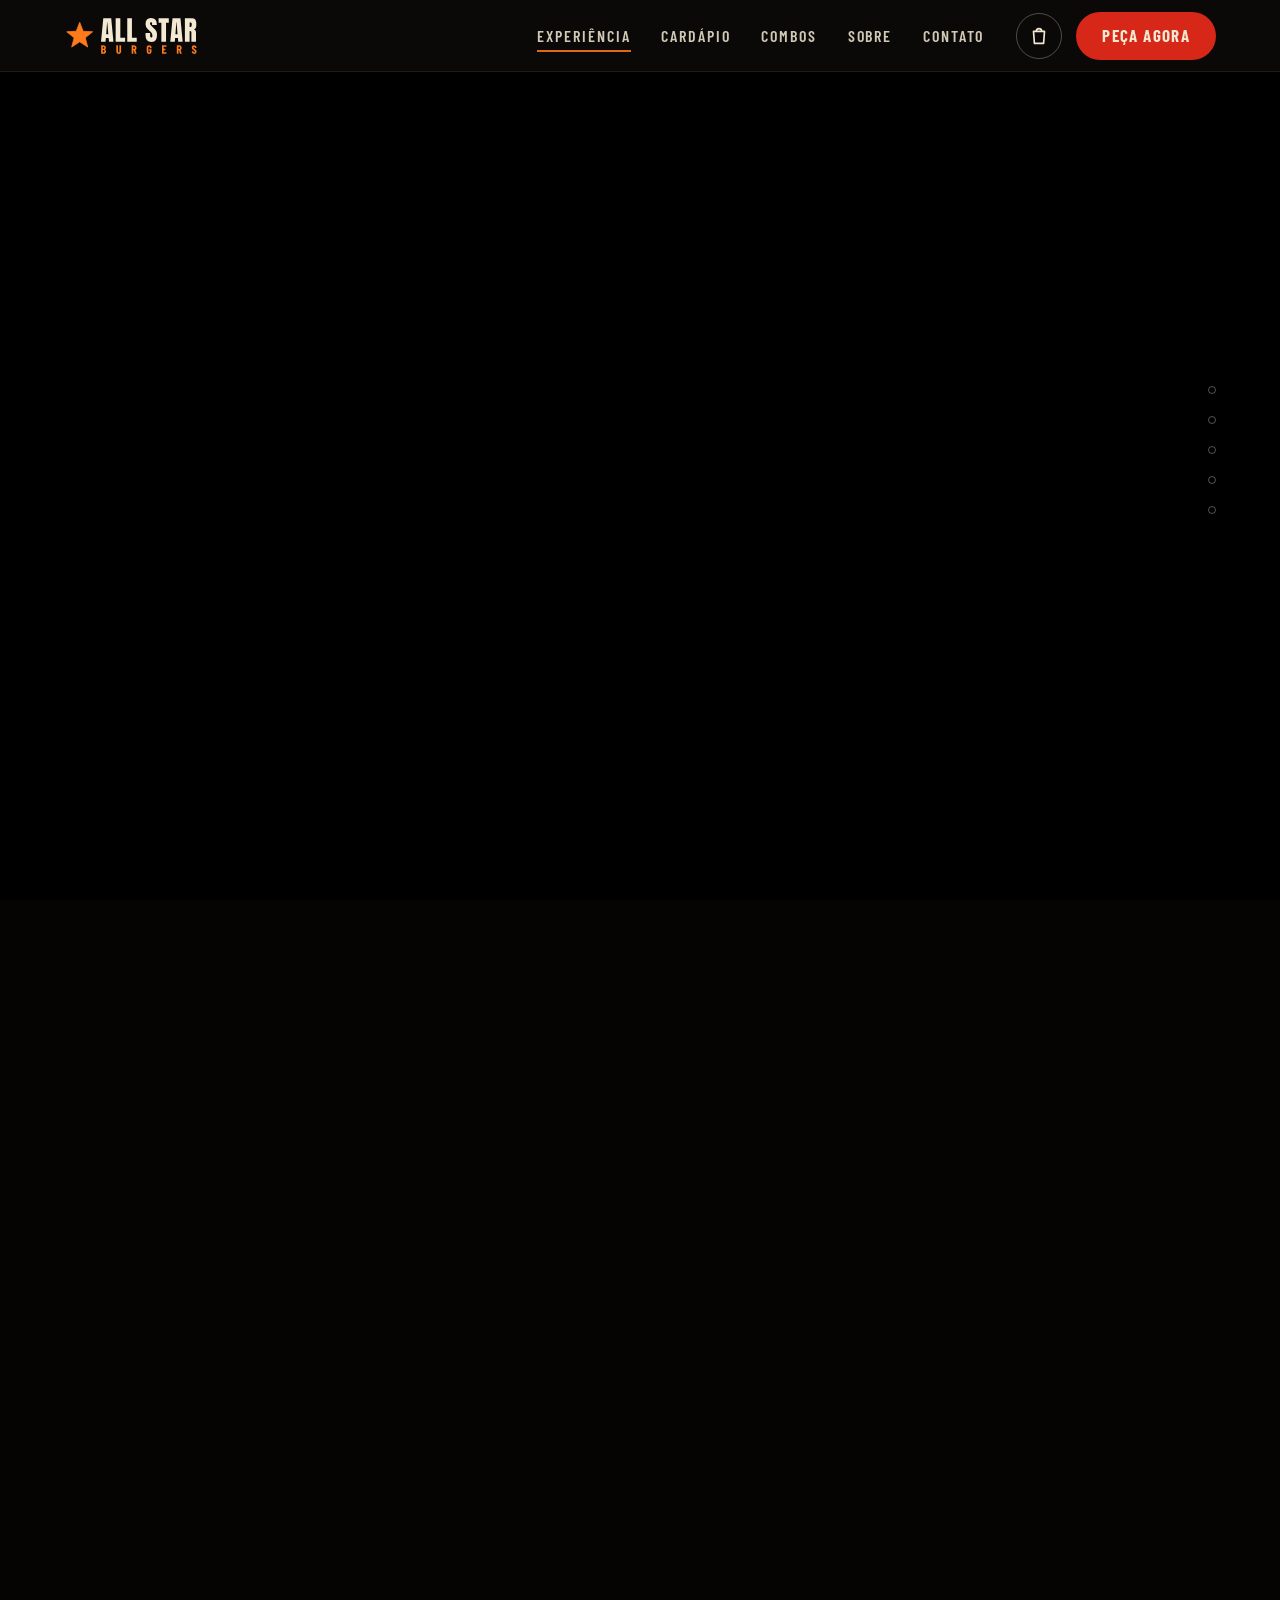
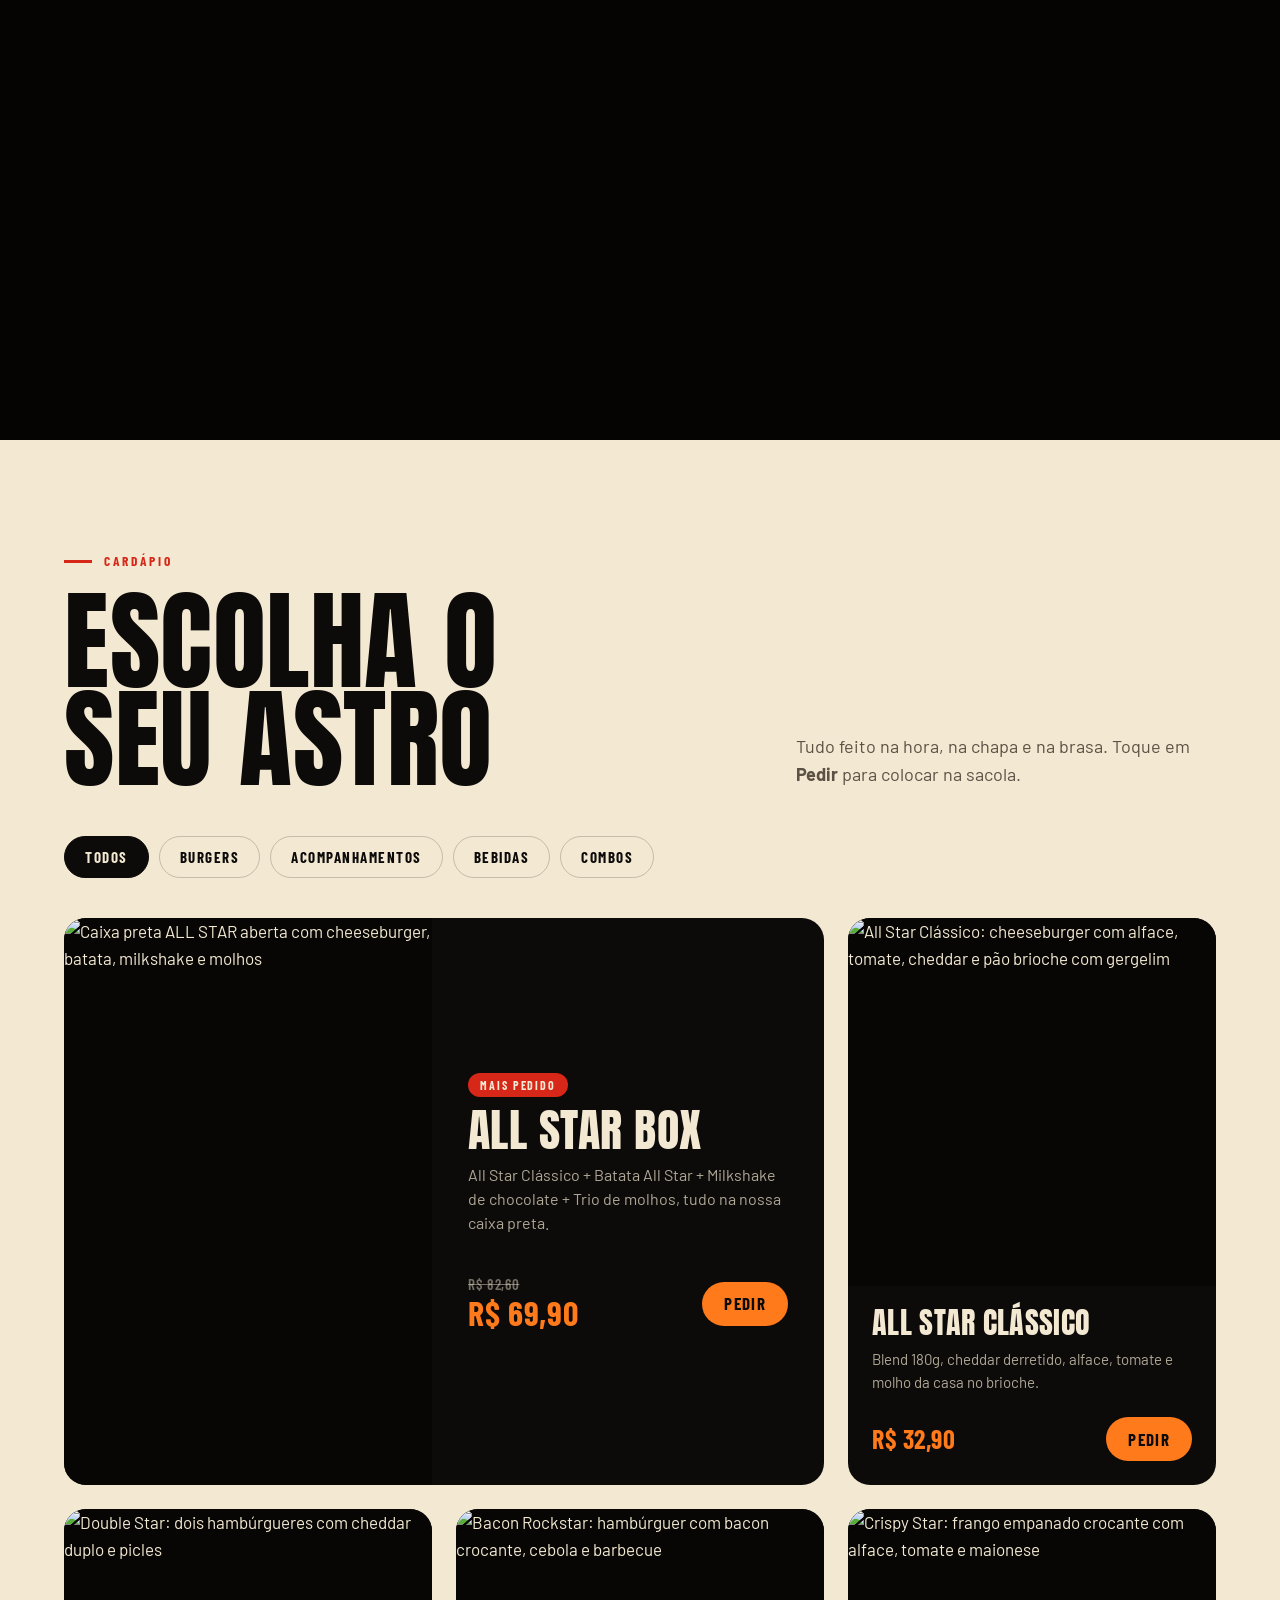
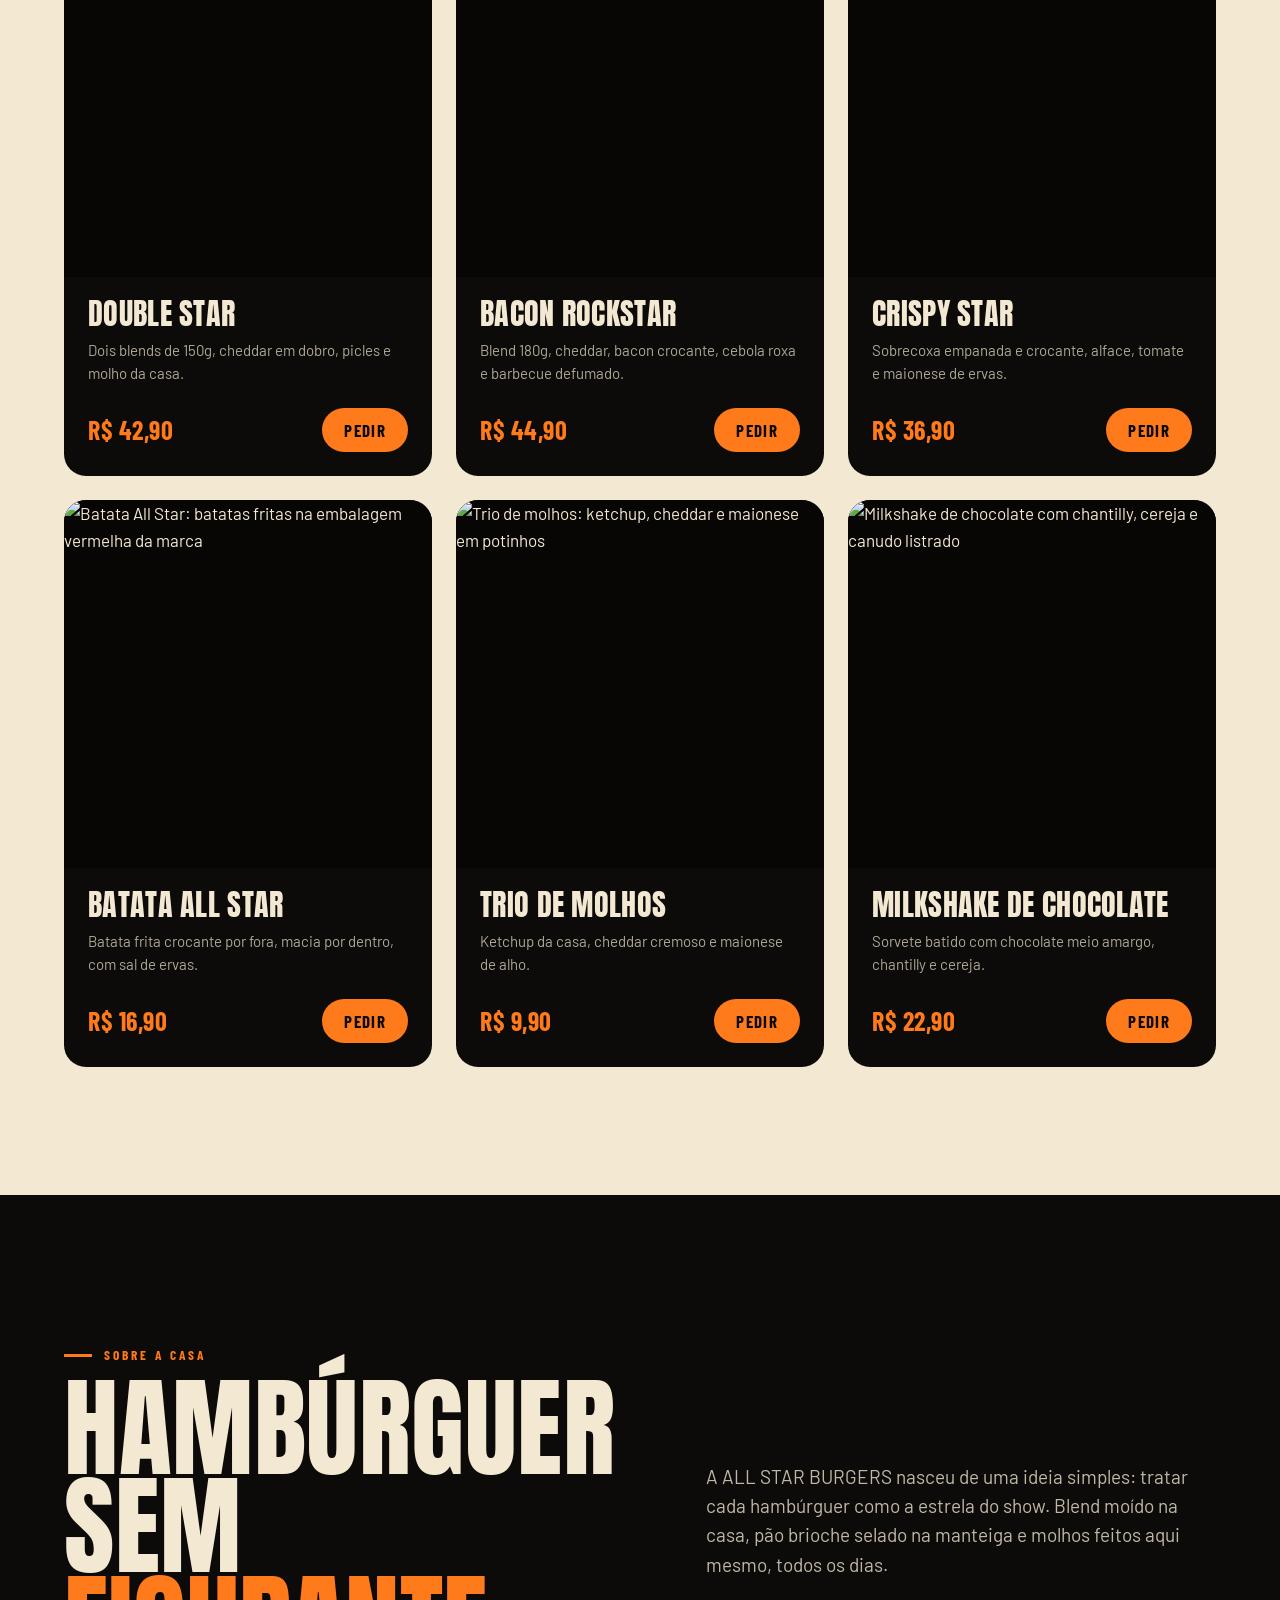
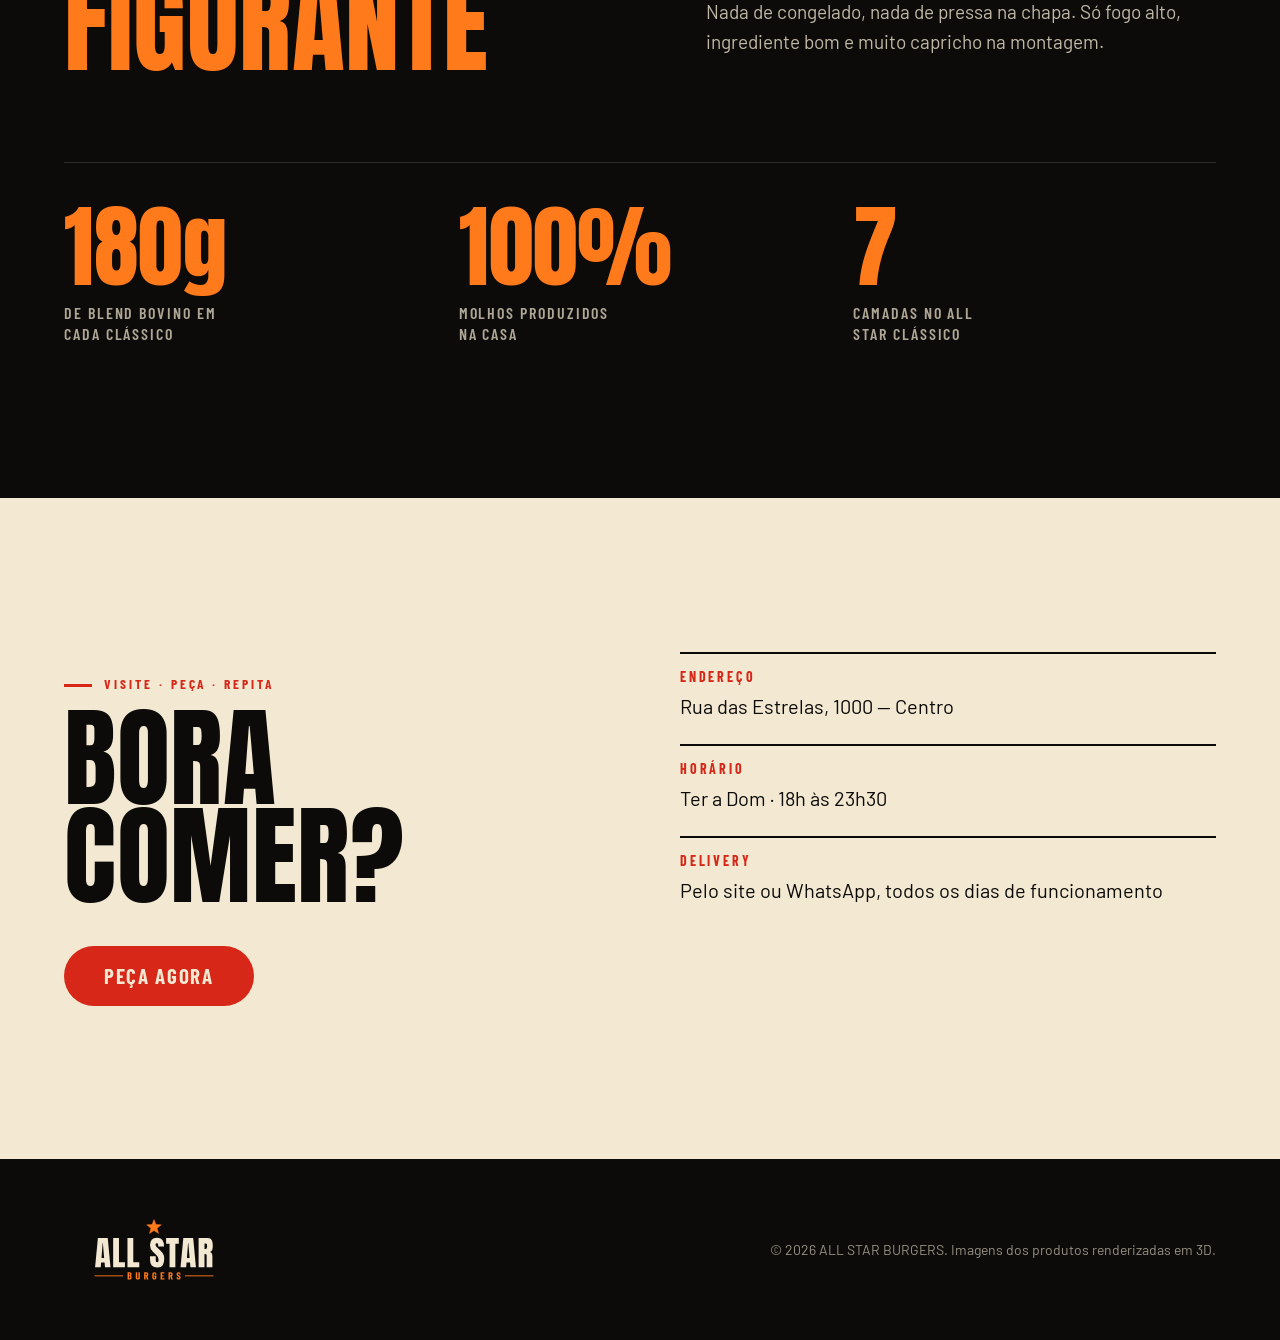
==== index.html @ c5bb0950 "Add ALL STAR BURGERS site with scroll-driven 3D sequence - Sticky canvas stage driven by scroll prog" ====
<!doctype html>
<html lang="pt-BR">
<head>
  <meta charset="utf-8">
  <meta name="viewport" content="width=device-width, initial-scale=1, viewport-fit=cover">
  <title>ALL STAR BURGERS — Hamburgueria artesanal</title>
  <meta name="description" content="ALL STAR BURGERS: blend de 180g na brasa, cheddar derretido e pão brioche. Monte seu combo e peça agora.">
  <meta name="theme-color" content="#0d0b0a">
  <meta property="og:type" content="website">
  <meta property="og:title" content="ALL STAR BURGERS">
  <meta property="og:description" content="Blend de 180g na brasa, cheddar derretido e pão brioche. Monte seu combo e peça agora.">
  <meta property="og:image" content="assets/img/og.jpg">
  <link rel="icon" href="assets/img/favicon.svg" type="image/svg+xml">
  <link rel="preconnect" href="https://fonts.googleapis.com">
  <link rel="preconnect" href="https://fonts.gstatic.com" crossorigin>
  <link href="https://fonts.googleapis.com/css2?family=Anton&family=Barlow+Condensed:wght@500;600;700&family=Barlow:wght@400;500;600&display=swap" rel="stylesheet">
  <link rel="preload" href="assets/seq/meta.json" as="fetch" crossorigin>
  <link rel="stylesheet" href="assets/css/style.css">
</head>
<body>
  <a class="skip" href="#cardapio">Pular para o cardápio</a>

  <!-- ============================== PRELOADER -->
  <div class="loader" id="loader" aria-live="polite">
    <div class="loader__inner">
      <img class="loader__logo" src="assets/img/logo-badge.svg" alt="ALL STAR BURGERS" width="800" height="305">
      <div class="loader__bar"><span id="loaderBar"></span></div>
      <p class="loader__txt"><span id="loaderPct">0</span>% · preparando a chapa</p>
    </div>
  </div>

  <!-- ============================== HEADER -->
  <header class="topbar" id="topbar">
    <a class="topbar__logo" href="#topo" aria-label="ALL STAR BURGERS — início">
      <img src="assets/img/logo.svg" alt="ALL STAR BURGERS" width="258" height="80">
    </a>
    <nav class="topbar__nav" id="nav" aria-label="Principal">
      <a href="#experiencia">Experiência</a>
      <a href="#cardapio">Cardápio</a>
      <a href="#combo">Combos</a>
      <a href="#sobre">Sobre</a>
      <a href="#contato">Contato</a>
    </nav>
    <div class="topbar__actions">
      <button class="cart-btn" id="cartOpen" type="button" aria-label="Abrir sacola">
        <svg viewBox="0 0 24 24" aria-hidden="true"><path d="M6 7h12l-1 13H7L6 7Z" fill="none" stroke="currentColor" stroke-width="1.8" stroke-linejoin="round"/><path d="M9 7a3 3 0 0 1 6 0" fill="none" stroke="currentColor" stroke-width="1.8"/></svg>
        <span class="cart-btn__count" id="cartCount">0</span>
      </button>
      <a class="btn btn--order" href="#cardapio">Peça agora</a>
      <button class="burger-menu" id="menuToggle" type="button" aria-label="Abrir menu" aria-expanded="false" aria-controls="nav">
        <span></span><span></span>
      </button>
    </div>
  </header>

  <main id="topo">
    <!-- ============================== SCROLL SEQUENCE -->
    <section class="scrolly" id="experiencia" aria-label="Apresentação animada do ALL STAR CLÁSSICO">
      <div class="stage" id="stage">
        <canvas id="seq" role="img" aria-label="Cheeseburger ALL STAR se desmontando em camadas, virando combo e entrando na caixa preta da marca"></canvas>
        <div class="stage__shade" id="shade"></div>

        <div class="labels" id="labels" aria-hidden="true"></div>
        <div class="stage-bar" aria-hidden="true"><span id="stageBar"></span></div>

        <!-- step 1 -->
        <article class="step step--light step--left" data-in="-1" data-out="0.105">
          <p class="eyebrow">Hamburgueria artesanal</p>
          <h1 class="display">Feito para<br>ser <span class="hl-orange">lenda</span></h1>
          <p class="lede">Blend de 180g na brasa, cheddar derretido e brioche selado na manteiga. O clássico que virou estrela.</p>
          <div class="step__cta">
            <a class="btn btn--order" href="#cardapio">Peça agora</a>
            <span class="scroll-hint"><i></i> Role para explorar</span>
          </div>
        </article>

        <!-- step 2 -->
        <article class="step step--dark step--left" data-in="0.165" data-out="0.285">
          <p class="eyebrow">Anatomia de um astro</p>
          <h2 class="display">Camada<br>por <span class="hl-red">camada</span></h2>
          <p class="lede">Cada ingrediente tem um papel. Nenhum é figurante.</p>
        </article>

        <!-- step 2b (labels on screen) -->
        <article class="step step--dark step--corner" data-in="0.3" data-out="0.43">
          <p class="eyebrow">Nada de atalhos</p>
          <h2 class="display display--sm">7 camadas.<br>Zero <span class="hl-orange">enrolação</span>.</h2>
        </article>

        <!-- step 3 -->
        <article class="step step--dark step--left" data-in="0.5" data-out="0.655" id="combo-step">
          <p class="eyebrow">Combo All Star</p>
          <h2 class="display">Monte o<br>seu <span class="hl-red">combo</span></h2>
          <p class="lede">Batata crocante, milkshake cremoso e o trio de molhos da casa: ketchup, cheddar e maionese de alho.</p>
        </article>

        <!-- step 4 -->
        <article class="step step--dark step--right" data-in="0.69" data-out="0.885">
          <p class="eyebrow">Embalado como estrela</p>
          <h2 class="display">Tudo na<br><span class="hl-orange">caixa</span></h2>
          <p class="lede">Nossa caixa preta segura o calor e chega fechadinha, do balcão até a sua porta.</p>
        </article>

        <!-- step 5 -->
        <article class="step step--dark step--left step--final" data-in="0.915" data-out="2">
          <p class="eyebrow">ALL STAR BOX · R$ 69,90</p>
          <h2 class="display">Seu combo<br>está <span class="hl-red">pronto</span></h2>
          <p class="lede">Clássico, batata, milkshake e trio de molhos. Escolha o seu e a gente coloca na chapa.</p>
          <div class="step__cta">
            <a class="btn btn--order" href="#cardapio">Ver cardápio</a>
            <button class="btn btn--ghost" type="button" data-add="box">Pedir o box</button>
          </div>
        </article>

        <ol class="progress" id="progress" aria-hidden="true">
          <li data-at="0">Clássico</li>
          <li data-at="0.3">Camadas</li>
          <li data-at="0.55">Combo</li>
          <li data-at="0.78">Caixa</li>
          <li data-at="0.96">Pronto</li>
        </ol>
      </div>
    </section>

    <!-- ============================== MENU -->
    <section class="menu" id="cardapio">
      <div class="wrap">
        <header class="section-head">
          <p class="eyebrow eyebrow--red">Cardápio</p>
          <h2 class="display display--section">Escolha o<br>seu astro</h2>
          <p class="section-head__lede">Tudo feito na hora, na chapa e na brasa. Toque em <strong>Pedir</strong> para colocar na sacola.</p>
        </header>

        <div class="tabs" role="tablist" aria-label="Categorias do cardápio">
          <button role="tab" aria-selected="true" data-filter="all">Todos</button>
          <button role="tab" aria-selected="false" data-filter="burger">Burgers</button>
          <button role="tab" aria-selected="false" data-filter="side">Acompanhamentos</button>
          <button role="tab" aria-selected="false" data-filter="drink">Bebidas</button>
          <button role="tab" aria-selected="false" data-filter="combo">Combos</button>
        </div>

        <ul class="grid" id="menuGrid">
          <li class="card card--feature" data-cat="combo" id="combo">
            <figure class="card__photo"><img src="assets/img/menu/combo.webp" alt="Caixa preta ALL STAR aberta com cheeseburger, batata, milkshake e molhos" loading="lazy" width="900" height="900"></figure>
            <div class="card__body">
              <span class="tag">Mais pedido</span>
              <h3 class="card__name">All Star Box</h3>
              <p class="card__desc">All Star Clássico + Batata All Star + Milkshake de chocolate + Trio de molhos, tudo na nossa caixa preta.</p>
              <div class="card__foot">
                <p class="price"><s>R$ 82,60</s> R$ 69,90</p>
                <button class="btn btn--add" type="button" data-add="box">Pedir</button>
              </div>
            </div>
          </li>
          <li class="card" data-cat="burger">
            <figure class="card__photo"><img src="assets/img/menu/classic.webp" alt="All Star Clássico: cheeseburger com alface, tomate, cheddar e pão brioche com gergelim" loading="lazy" width="900" height="900"></figure>
            <div class="card__body">
              <h3 class="card__name">All Star Clássico</h3>
              <p class="card__desc">Blend 180g, cheddar derretido, alface, tomate e molho da casa no brioche.</p>
              <div class="card__foot">
                <p class="price">R$ 32,90</p>
                <button class="btn btn--add" type="button" data-add="classic">Pedir</button>
              </div>
            </div>
          </li>
          <li class="card" data-cat="burger">
            <figure class="card__photo"><img src="assets/img/menu/double.webp" alt="Double Star: dois hambúrgueres com cheddar duplo e picles" loading="lazy" width="900" height="900"></figure>
            <div class="card__body">
              <h3 class="card__name">Double Star</h3>
              <p class="card__desc">Dois blends de 150g, cheddar em dobro, picles e molho da casa.</p>
              <div class="card__foot">
                <p class="price">R$ 42,90</p>
                <button class="btn btn--add" type="button" data-add="double">Pedir</button>
              </div>
            </div>
          </li>
          <li class="card" data-cat="burger">
            <figure class="card__photo"><img src="assets/img/menu/bacon.webp" alt="Bacon Rockstar: hambúrguer com bacon crocante, cebola e barbecue" loading="lazy" width="900" height="900"></figure>
            <div class="card__body">
              <h3 class="card__name">Bacon Rockstar</h3>
              <p class="card__desc">Blend 180g, cheddar, bacon crocante, cebola roxa e barbecue defumado.</p>
              <div class="card__foot">
                <p class="price">R$ 44,90</p>
                <button class="btn btn--add" type="button" data-add="bacon">Pedir</button>
              </div>
            </div>
          </li>
          <li class="card" data-cat="burger">
            <figure class="card__photo"><img src="assets/img/menu/crispy.webp" alt="Crispy Star: frango empanado crocante com alface, tomate e maionese" loading="lazy" width="900" height="900"></figure>
            <div class="card__body">
              <h3 class="card__name">Crispy Star</h3>
              <p class="card__desc">Sobrecoxa empanada e crocante, alface, tomate e maionese de ervas.</p>
              <div class="card__foot">
                <p class="price">R$ 36,90</p>
                <button class="btn btn--add" type="button" data-add="crispy">Pedir</button>
              </div>
            </div>
          </li>
          <li class="card" data-cat="side">
            <figure class="card__photo"><img src="assets/img/menu/fries.webp" alt="Batata All Star: batatas fritas na embalagem vermelha da marca" loading="lazy" width="900" height="900"></figure>
            <div class="card__body">
              <h3 class="card__name">Batata All Star</h3>
              <p class="card__desc">Batata frita crocante por fora, macia por dentro, com sal de ervas.</p>
              <div class="card__foot">
                <p class="price">R$ 16,90</p>
                <button class="btn btn--add" type="button" data-add="fries">Pedir</button>
              </div>
            </div>
          </li>
          <li class="card" data-cat="side">
            <figure class="card__photo"><img src="assets/img/menu/sauces.webp" alt="Trio de molhos: ketchup, cheddar e maionese em potinhos" loading="lazy" width="900" height="900"></figure>
            <div class="card__body">
              <h3 class="card__name">Trio de Molhos</h3>
              <p class="card__desc">Ketchup da casa, cheddar cremoso e maionese de alho.</p>
              <div class="card__foot">
                <p class="price">R$ 9,90</p>
                <button class="btn btn--add" type="button" data-add="sauces">Pedir</button>
              </div>
            </div>
          </li>
          <li class="card" data-cat="drink">
            <figure class="card__photo"><img src="assets/img/menu/shake.webp" alt="Milkshake de chocolate com chantilly, cereja e canudo listrado" loading="lazy" width="900" height="900"></figure>
            <div class="card__body">
              <h3 class="card__name">Milkshake de Chocolate</h3>
              <p class="card__desc">Sorvete batido com chocolate meio amargo, chantilly e cereja.</p>
              <div class="card__foot">
                <p class="price">R$ 22,90</p>
                <button class="btn btn--add" type="button" data-add="shake">Pedir</button>
              </div>
            </div>
          </li>
        </ul>
      </div>
    </section>

    <!-- ============================== ABOUT -->
    <section class="about" id="sobre">
      <div class="wrap about__grid">
        <div>
          <p class="eyebrow">Sobre a casa</p>
          <h2 class="display display--section">Hambúrguer<br>sem <span class="hl-orange">figurante</span></h2>
        </div>
        <div class="about__copy">
          <p>A ALL STAR BURGERS nasceu de uma ideia simples: tratar cada hambúrguer como a estrela do show. Blend moído na casa, pão brioche selado na manteiga e molhos feitos aqui mesmo, todos os dias.</p>
          <p>Nada de congelado, nada de pressa na chapa. Só fogo alto, ingrediente bom e muito capricho na montagem.</p>
        </div>
        <ul class="stats">
          <li><strong>180g</strong><span>de blend bovino em cada clássico</span></li>
          <li><strong>100%</strong><span>molhos produzidos na casa</span></li>
          <li><strong>7</strong><span>camadas no All Star Clássico</span></li>
        </ul>
      </div>
    </section>

    <!-- ============================== CONTACT -->
    <section class="visit" id="contato">
      <div class="wrap visit__grid">
        <div>
          <p class="eyebrow eyebrow--red">Visite · Peça · Repita</p>
          <h2 class="display display--section">Bora<br>comer?</h2>
        </div>
        <dl class="visit__info">
          <div><dt>Endereço</dt><dd>Rua das Estrelas, 1000 — Centro</dd></div>
          <div><dt>Horário</dt><dd>Ter a Dom · 18h às 23h30</dd></div>
          <div><dt>Delivery</dt><dd>Pelo site ou WhatsApp, todos os dias de funcionamento</dd></div>
        </dl>
        <a class="btn btn--order btn--big" href="#cardapio">Peça agora</a>
      </div>
    </section>
  </main>

  <footer class="footer">
    <div class="wrap footer__grid">
      <img src="assets/img/logo-badge.svg" alt="ALL STAR BURGERS" width="800" height="305" loading="lazy">
      <p>© <span id="year">2026</span> ALL STAR BURGERS. Imagens dos produtos renderizadas em 3D.</p>
    </div>
  </footer>

  <!-- ============================== CART -->
  <div class="drawer" id="drawer" aria-hidden="true">
    <div class="drawer__backdrop" data-close></div>
    <aside class="drawer__panel" role="dialog" aria-modal="true" aria-labelledby="drawerTitle">
      <header class="drawer__head">
        <h2 id="drawerTitle">Sua sacola</h2>
        <button class="drawer__close" type="button" data-close aria-label="Fechar sacola">×</button>
      </header>
      <ul class="drawer__list" id="cartList"></ul>
      <p class="drawer__empty" id="cartEmpty">Sua sacola está vazia. Bora escolher um astro?</p>
      <footer class="drawer__foot">
        <p class="drawer__total"><span>Total</span><strong id="cartTotal">R$ 0,00</strong></p>
        <a class="btn btn--order btn--block" id="checkout" href="#" target="_blank" rel="noopener">Finalizar pelo WhatsApp</a>
      </footer>
    </aside>
  </div>
  <div class="toast" id="toast" role="status" aria-live="polite"></div>

  <noscript><style>.loader{display:none}.scrolly{height:auto}.stage{position:relative;background:url(assets/seq/poster.webp) center/cover}.step{opacity:1;position:relative}</style></noscript>
  <script src="assets/js/main.js" defer></script>
</body>
</html>
---- assets/css/style.css ----
/* ==========================================================================
   ALL STAR BURGERS
   ========================================================================== */
:root {
  --black: #0d0b0a;
  --black-2: #171311;
  --black-3: #221c19;
  --cream: #f3e9d2;
  --cream-2: #e9dcc0;
  --cream-ink: #5b5145;
  --red: #d62718;
  --red-2: #b81f12;
  --orange: #ff7a1a;
  --orange-2: #e8650a;

  --f-display: 'Anton', 'Impact', 'Arial Narrow', sans-serif;
  --f-cond: 'Barlow Condensed', 'Arial Narrow', sans-serif;
  --f-body: 'Barlow', system-ui, -apple-system, 'Segoe UI', sans-serif;

  --bar-h: 72px;
  --gutter: clamp(20px, 5vw, 80px);
  --radius: 22px;
  --ease: cubic-bezier(.2, .7, .2, 1);
}

*, *::before, *::after { box-sizing: border-box; }
html { -webkit-text-size-adjust: 100%; scroll-padding-top: var(--bar-h); }
html.is-loading { overflow: hidden; }
body {
  margin: 0;
  background: var(--cream);
  color: var(--black);
  font: 400 17px/1.55 var(--f-body);
  -webkit-font-smoothing: antialiased;
  text-rendering: optimizeLegibility;
}
img { display: block; max-width: 100%; height: auto; }
a { color: inherit; }
button { font: inherit; color: inherit; cursor: pointer; }
:focus-visible { outline: 3px solid var(--orange); outline-offset: 3px; border-radius: 4px; }

.skip {
  position: fixed; left: 12px; top: -60px; z-index: 200;
  background: var(--orange); color: var(--black); padding: 10px 16px; border-radius: 999px;
  font: 700 15px var(--f-cond); text-transform: uppercase; letter-spacing: .06em; text-decoration: none;
}
.skip:focus { top: 12px; }

.wrap { width: min(1280px, 100% - 2 * var(--gutter)); margin-inline: auto; }

/* ---------------------------------------------------------------- type */
.display {
  font-family: var(--f-display);
  font-weight: 400;
  text-transform: uppercase;
  line-height: .9;
  letter-spacing: .005em;
  font-size: clamp(52px, 6.3vw, 116px);
  margin: 0;
}
.display--sm { font-size: clamp(40px, 4.6vw, 76px); }
.display--section { font-size: clamp(56px, 8.5vw, 150px); }
.eyebrow {
  font: 700 clamp(13px, 1.05vw, 16px)/1 var(--f-cond);
  text-transform: uppercase;
  letter-spacing: .22em;
  color: var(--orange);
  margin: 0 0 18px;
  display: flex; align-items: center; gap: 12px;
}
.eyebrow::before { content: ""; width: 28px; height: 3px; background: currentColor; }
.eyebrow--red { color: var(--red); }
.lede { font-size: clamp(17px, 1.35vw, 21px); line-height: 1.5; margin: 22px 0 0; max-width: 30ch; }
.hl-orange { color: var(--orange); }
.hl-red { color: var(--red); }

/* ---------------------------------------------------------------- buttons */
.btn {
  --bg: var(--red); --fg: var(--cream);
  display: inline-flex; align-items: center; justify-content: center; gap: 10px;
  height: 48px; padding: 0 26px;
  background: var(--bg); color: var(--fg);
  border: 0; border-radius: 999px;
  font: 700 17px/1 var(--f-cond); text-transform: uppercase; letter-spacing: .08em;
  text-decoration: none; white-space: nowrap;
  transition: background .25s var(--ease), color .25s var(--ease), transform .25s var(--ease), box-shadow .25s var(--ease);
}
.btn:hover { --bg: var(--orange); --fg: var(--black); transform: translateY(-2px); box-shadow: 0 10px 24px -10px rgba(255, 122, 26, .7); }
.btn:active { transform: translateY(0); }
.btn--ghost { --bg: transparent; --fg: currentColor; box-shadow: inset 0 0 0 2px currentColor; }
.btn--ghost:hover { box-shadow: inset 0 0 0 2px var(--orange); }
.btn--add { --bg: var(--orange); --fg: var(--black); height: 44px; padding: 0 22px; }
.btn--add:hover { --bg: var(--cream); --fg: var(--black); box-shadow: none; }
.btn--big { height: 60px; padding: 0 40px; font-size: 21px; }
.btn--block { width: 100%; }

/* ---------------------------------------------------------------- loader */
.loader {
  position: fixed; inset: 0; z-index: 300;
  display: grid; place-items: center;
  background: var(--black); color: var(--cream);
  transition: opacity .7s var(--ease), visibility .7s;
}
.loader.is-done { opacity: 0; visibility: hidden; }
.loader__inner { width: min(360px, 80vw); text-align: center; }
.loader__logo { width: 100%; margin: 0 auto 36px; animation: pulse 2.2s ease-in-out infinite; }
.loader__bar { height: 4px; background: rgba(243, 233, 210, .14); border-radius: 4px; overflow: hidden; }
.loader__bar span { display: block; height: 100%; width: 0; background: linear-gradient(90deg, var(--red), var(--orange)); transition: width .25s linear; }
.loader__txt { font: 600 14px var(--f-cond); letter-spacing: .2em; text-transform: uppercase; opacity: .7; margin: 16px 0 0; }
@keyframes pulse { 50% { transform: scale(1.03); } }

/* ---------------------------------------------------------------- top bar */
.topbar {
  position: fixed; inset: 0 0 auto; z-index: 100;
  height: var(--bar-h);
  display: flex; align-items: center; gap: 32px;
  padding: 0 var(--gutter);
  background: rgba(13, 11, 10, .82);
  -webkit-backdrop-filter: blur(14px) saturate(140%);
  backdrop-filter: blur(14px) saturate(140%);
  color: var(--cream);
  border-bottom: 1px solid rgba(243, 233, 210, .08);
}
.topbar__logo img { height: 42px; width: auto; }
.topbar__nav { display: flex; gap: clamp(18px, 2.4vw, 40px); margin-left: auto; }
.topbar__nav a {
  position: relative;
  font: 600 16px/1 var(--f-cond); text-transform: uppercase; letter-spacing: .12em;
  text-decoration: none; padding: 8px 0; opacity: .86;
  transition: opacity .2s;
}
.topbar__nav a::after {
  content: ""; position: absolute; left: 0; right: 0; bottom: 0; height: 2px;
  background: var(--orange); transform: scaleX(0); transform-origin: left; transition: transform .3s var(--ease);
}
.topbar__nav a:hover { opacity: 1; }
.topbar__nav a:hover::after, .topbar__nav a.is-active::after { transform: scaleX(1); }
.topbar__actions { display: flex; align-items: center; gap: 14px; }
.cart-btn {
  position: relative; width: 46px; height: 46px; border-radius: 50%;
  background: transparent; border: 1.5px solid rgba(243, 233, 210, .3); color: var(--cream);
  display: grid; place-items: center; transition: border-color .2s, background .2s;
}
.cart-btn:hover { border-color: var(--orange); }
.cart-btn svg { width: 22px; height: 22px; }
.cart-btn__count {
  position: absolute; top: -4px; right: -4px; min-width: 20px; height: 20px; padding: 0 5px;
  border-radius: 999px; background: var(--orange); color: var(--black);
  font: 700 12px/20px var(--f-cond); text-align: center;
  transform: scale(0); transition: transform .3s var(--ease);
}
.cart-btn__count.has-items { transform: scale(1); }
.cart-btn.bump { animation: bump .5s var(--ease); }
@keyframes bump { 30% { transform: scale(1.18); } }
.burger-menu { display: none; }

/* ---------------------------------------------------------------- scroll sequence */
.scrolly { position: relative; height: 760vh; background: var(--seq-bg, #050403); }
.stage {
  position: sticky; top: 0;
  height: 100vh; height: 100svh;
  overflow: hidden;
  background: var(--seq-bg, #050403);
}
.stage canvas { position: absolute; inset: 0; width: 100%; height: 100%; display: block; }
.stage__shade { position: absolute; inset: 0; pointer-events: none; }

.step {
  position: absolute;
  top: 50%; left: var(--gutter);
  width: min(31vw, 500px);
  transform: translateY(-50%);
  opacity: 0; visibility: hidden;
  will-change: opacity, transform;
}
.step--right { left: auto; right: var(--gutter); }
.step--corner { top: calc(var(--bar-h) + 6vh); transform: none; }
.step--light { color: var(--cream); }
.step--dark { color: var(--black); }
.step--light .lede { color: rgba(243, 233, 210, .82); }
.step--dark .lede { color: #3b332c; }
.step--dark .eyebrow { color: var(--red); }
.step__cta { display: flex; align-items: center; flex-wrap: wrap; gap: 18px 24px; margin-top: 34px; }
.step--dark .btn--ghost { color: var(--black); }

.scroll-hint {
  display: inline-flex; align-items: center; gap: 12px;
  font: 600 14px var(--f-cond); letter-spacing: .18em; text-transform: uppercase; opacity: .75;
}
.scroll-hint i {
  width: 22px; height: 34px; border: 2px solid currentColor; border-radius: 12px; position: relative;
}
.scroll-hint i::after {
  content: ""; position: absolute; left: 50%; top: 6px; width: 4px; height: 8px; margin-left: -2px;
  border-radius: 2px; background: var(--orange); animation: wheel 1.6s var(--ease) infinite;
}
@keyframes wheel { 0% { transform: translateY(0); opacity: 1; } 70% { transform: translateY(10px); opacity: 0; } 100% { opacity: 0; } }

.stage-bar { position: absolute; left: 0; right: 0; top: var(--bar-h); height: 3px; display: none; }
.stage-bar span { display: block; height: 100%; background: linear-gradient(90deg, var(--red), var(--orange)); transform-origin: left; transform: scaleX(0); }

/* ingredient labels */
.labels { position: absolute; inset: 0; pointer-events: none; opacity: 0; }
.label {
  position: absolute; left: 0; top: 0;
  display: flex; align-items: center;
  color: var(--black);
  white-space: nowrap;
  will-change: transform;
}
.label__dot { width: 10px; height: 10px; border-radius: 50%; background: var(--red); box-shadow: 0 0 0 4px rgba(214, 39, 24, .18); flex: none; }
.label__line { height: 1.5px; width: var(--len, 70px); background: currentColor; opacity: .55; flex: none; }
.label__txt { padding: 0 12px; }
.label__txt b { display: block; font: 400 clamp(18px, 1.55vw, 26px)/1 var(--f-display); text-transform: uppercase; letter-spacing: .02em; }
.label__txt small { display: block; font: 600 13px/1.3 var(--f-cond); letter-spacing: .1em; text-transform: uppercase; color: #6d6052; margin-top: 4px; }
.label--left { flex-direction: row-reverse; text-align: right; }

/* step progress */
.progress {
  position: absolute; right: var(--gutter); top: 50%; transform: translateY(-50%);
  list-style: none; margin: 0; padding: 0;
  display: grid; gap: 18px;
  color: var(--prog-ink, var(--cream));
  transition: color .4s;
}
.progress li {
  display: flex; align-items: center; justify-content: flex-end; gap: 12px;
  font: 600 12px/1 var(--f-cond); letter-spacing: .2em; text-transform: uppercase;
  opacity: .35; transition: opacity .3s;
}
.progress li::after { content: ""; width: 8px; height: 8px; border-radius: 50%; border: 1.5px solid currentColor; transition: background .3s, transform .3s; }
.progress li span { opacity: 0; transform: translateX(6px); transition: opacity .3s, transform .3s; }
.progress li.is-on { opacity: 1; }
.progress li.is-on::after { background: var(--orange); border-color: var(--orange); transform: scale(1.3); }
.progress li.is-on span { opacity: 1; transform: none; }
.progress.is-hidden { opacity: 0; }

/* ---------------------------------------------------------------- menu */
.menu {
  padding: clamp(88px, 9vw, 140px) 0 clamp(80px, 10vw, 140px);
  /* continues the floor colour of the last frame into the page cream */
  background: linear-gradient(180deg, var(--seq-end, var(--cream)) 0, var(--cream) 260px);
}
.section-head { display: grid; grid-template-columns: 1fr minmax(0, 420px); align-items: end; gap: 24px 64px; margin-bottom: 48px; }
.section-head .eyebrow { grid-column: 1 / -1; margin-bottom: 0; }
.section-head__lede { margin: 0; color: var(--cream-ink); font-size: 18px; }
.tabs { display: flex; flex-wrap: wrap; gap: 10px; margin-bottom: 40px; }
.tabs button {
  height: 42px; padding: 0 20px; border-radius: 999px;
  background: transparent; border: 1.5px solid rgba(13, 11, 10, .2);
  font: 700 15px var(--f-cond); letter-spacing: .1em; text-transform: uppercase;
  transition: background .2s, color .2s, border-color .2s;
}
.tabs button:hover { border-color: var(--black); }
.tabs button[aria-selected="true"] { background: var(--black); color: var(--cream); border-color: var(--black); }

.grid { list-style: none; margin: 0; padding: 0; display: grid; grid-template-columns: repeat(auto-fill, minmax(min(100%, 290px), 1fr)); gap: 24px; }
.card {
  display: flex; flex-direction: column;
  background: var(--black); color: var(--cream);
  border-radius: var(--radius); overflow: hidden;
  transition: transform .45s var(--ease), box-shadow .45s var(--ease);
  animation: cardIn .6s var(--ease) both;
}
.card:hover { transform: translateY(-6px); box-shadow: 0 30px 50px -28px rgba(13, 11, 10, .55); }
.card[hidden] { display: none; }
@keyframes cardIn { from { opacity: 0; transform: translateY(16px); } }
.card__photo { margin: 0; aspect-ratio: 1 / 1; overflow: hidden; background: #070605; }
.card__photo img { width: 100%; height: 100%; object-fit: cover; transition: transform .8s var(--ease); }
.card:hover .card__photo img { transform: scale(1.05); }
.card__body { display: flex; flex-direction: column; gap: 10px; padding: 22px 24px 24px; flex: 1; }
.card__name { margin: 0; font: 400 30px/1 var(--f-display); text-transform: uppercase; letter-spacing: .01em; }
.card__desc { margin: 0; font-size: 15px; line-height: 1.5; color: rgba(243, 233, 210, .7); }
.card__foot { margin-top: auto; padding-top: 14px; display: flex; align-items: center; justify-content: space-between; gap: 12px; }
.price { margin: 0; font: 700 26px/1 var(--f-cond); color: var(--orange); letter-spacing: .02em; }
.price s { display: block; font-size: 15px; color: rgba(243, 233, 210, .45); font-weight: 600; margin-bottom: 4px; }
.tag {
  align-self: flex-start; padding: 6px 12px; border-radius: 999px; background: var(--red); color: var(--cream);
  font: 700 12px/1 var(--f-cond); letter-spacing: .16em; text-transform: uppercase;
}
.card--feature { grid-column: span 2; flex-direction: row; }
.card--feature .card__photo { flex: 1.15; aspect-ratio: auto; min-height: 100%; }
.card--feature .card__body { flex: 1; padding: 36px; justify-content: center; }
.card--feature .card__name { font-size: clamp(36px, 3.6vw, 56px); }
.card--feature .card__desc { font-size: 16px; }
.card--feature .card__foot { margin-top: 18px; }
.card--feature .price { font-size: 34px; }

/* ---------------------------------------------------------------- about */
.about { background: var(--black); color: var(--cream); padding: clamp(96px, 12vw, 170px) 0; }
.about__grid { display: grid; grid-template-columns: 1.1fr 1fr; gap: 48px 80px; align-items: end; }
.about__copy p { margin: 0 0 18px; color: rgba(243, 233, 210, .78); font-size: 19px; max-width: 46ch; }
.stats { grid-column: 1 / -1; list-style: none; margin: 40px 0 0; padding: 40px 0 0; border-top: 1px solid rgba(243, 233, 210, .15); display: grid; grid-template-columns: repeat(3, 1fr); gap: 32px; }
.stats strong { display: block; font: 400 clamp(56px, 7vw, 110px)/1 var(--f-display); color: var(--orange); }
.stats span { display: block; margin-top: 10px; font: 600 16px/1.3 var(--f-cond); letter-spacing: .12em; text-transform: uppercase; color: rgba(243, 233, 210, .7); max-width: 22ch; }

/* ---------------------------------------------------------------- visit */
.visit { padding: clamp(96px, 12vw, 160px) 0; background: var(--cream); }
.visit__grid { display: grid; grid-template-columns: 1fr 1fr; gap: 40px 80px; align-items: end; }
.visit__info { margin: 0; display: grid; gap: 22px; }
.visit__info div { border-top: 2px solid var(--black); padding-top: 14px; }
.visit__info dt { font: 700 14px var(--f-cond); letter-spacing: .2em; text-transform: uppercase; color: var(--red); }
.visit__info dd { margin: 6px 0 0; font-size: 20px; }
.visit .btn--big { grid-column: 1 / -1; justify-self: start; }

/* ---------------------------------------------------------------- footer */
.footer { background: var(--black); color: rgba(243, 233, 210, .6); padding: 56px 0; }
.footer__grid { display: flex; align-items: center; justify-content: space-between; gap: 24px; flex-wrap: wrap; }
.footer img { width: 180px; }
.footer p { margin: 0; font-size: 14px; }

/* ---------------------------------------------------------------- drawer */
.drawer { position: fixed; inset: 0; z-index: 150; pointer-events: none; }
.drawer__backdrop { position: absolute; inset: 0; background: rgba(13, 11, 10, .55); opacity: 0; transition: opacity .35s; }
.drawer__panel {
  position: absolute; top: 0; right: 0; bottom: 0; width: min(440px, 100%);
  background: var(--black); color: var(--cream);
  display: flex; flex-direction: column;
  transform: translateX(100%); transition: transform .45s var(--ease);
}
.drawer.is-open { pointer-events: auto; }
.drawer.is-open .drawer__backdrop { opacity: 1; }
.drawer.is-open .drawer__panel { transform: none; }
.drawer__head { display: flex; align-items: center; justify-content: space-between; padding: 22px 26px; border-bottom: 1px solid rgba(243, 233, 210, .12); }
.drawer__head h2 { margin: 0; font: 400 32px/1 var(--f-display); text-transform: uppercase; }
.drawer__close { width: 42px; height: 42px; border-radius: 50%; border: 1.5px solid rgba(243, 233, 210, .3); background: none; font-size: 26px; line-height: 1; }
.drawer__list { list-style: none; margin: 0; padding: 8px 26px; overflow-y: auto; flex: 1; }
.drawer__list li { display: grid; grid-template-columns: 1fr auto; gap: 6px 12px; padding: 18px 0; border-bottom: 1px solid rgba(243, 233, 210, .1); }
.drawer__list .n { font: 400 22px/1.05 var(--f-display); text-transform: uppercase; }
.drawer__list .p { font: 700 18px var(--f-cond); color: var(--orange); text-align: right; }
.qty { display: inline-flex; align-items: center; gap: 4px; }
.qty button { width: 32px; height: 32px; border-radius: 50%; border: 1.5px solid rgba(243, 233, 210, .3); background: none; font-weight: 700; }
.qty button:hover { border-color: var(--orange); color: var(--orange); }
.qty output { min-width: 28px; text-align: center; font: 700 17px var(--f-cond); }
.drawer__empty { padding: 0 26px; color: rgba(243, 233, 210, .6); }
.drawer__empty[hidden] { display: none; }
.drawer__foot { padding: 22px 26px 28px; border-top: 1px solid rgba(243, 233, 210, .12); }
.drawer__total { display: flex; justify-content: space-between; align-items: baseline; margin: 0 0 18px; font: 600 16px var(--f-cond); letter-spacing: .15em; text-transform: uppercase; }
.drawer__total strong { font: 400 34px var(--f-display); letter-spacing: .02em; color: var(--cream); }
.btn[aria-disabled="true"] { opacity: .4; pointer-events: none; }

.toast {
  position: fixed; left: 50%; bottom: 28px; z-index: 160;
  transform: translate(-50%, 20px); opacity: 0;
  background: var(--cream); color: var(--black); padding: 14px 22px; border-radius: 999px;
  font: 700 15px var(--f-cond); letter-spacing: .08em; text-transform: uppercase;
  box-shadow: 0 16px 40px -16px rgba(0, 0, 0, .5);
  transition: opacity .3s, transform .3s var(--ease);
  pointer-events: none; max-width: calc(100% - 32px); text-align: center;
}
.toast.is-on { opacity: 1; transform: translate(-50%, 0); }

/* ---------------------------------------------------------------- responsive */
@media (max-width: 1080px) {
  .topbar__nav { gap: 22px; }
  .card--feature { grid-column: 1 / -1; }
}

@media (max-width: 900px) {
  :root { --bar-h: 64px; }
  .topbar { gap: 16px; }
  .topbar__logo img { height: 34px; }
  .topbar__nav {
    position: fixed; top: var(--bar-h); left: 0; right: 0;
    flex-direction: column; gap: 0;
    background: rgba(13, 11, 10, .97);
    padding: 8px var(--gutter) 24px;
    transform: translateY(-8px); opacity: 0; visibility: hidden;
    transition: opacity .3s, transform .3s var(--ease), visibility .3s;
  }
  .topbar__nav.is-open { transform: none; opacity: 1; visibility: visible; }
  .topbar__nav a { font-size: 26px; font-family: var(--f-display); font-weight: 400; padding: 16px 0; border-bottom: 1px solid rgba(243, 233, 210, .1); }
  .topbar__nav a::after { display: none; }
  .topbar__actions { margin-left: auto; gap: 10px; }
  .topbar__actions .btn--order { height: 42px; padding: 0 18px; font-size: 15px; }
  .cart-btn { width: 42px; height: 42px; }
  .burger-menu {
    display: grid; place-content: center; gap: 6px;
    width: 42px; height: 42px; border-radius: 50%;
    background: none; border: 1.5px solid rgba(243, 233, 210, .3);
  }
  .burger-menu span { width: 18px; height: 2px; background: var(--cream); transition: transform .3s var(--ease); }
  .burger-menu[aria-expanded="true"] span:first-child { transform: translateY(4px) rotate(45deg); }
  .burger-menu[aria-expanded="true"] span:last-child { transform: translateY(-4px) rotate(-45deg); }

  .section-head { grid-template-columns: 1fr; }
  .about__grid, .visit__grid { grid-template-columns: 1fr; }
  .card--feature { flex-direction: column; }
  .card--feature .card__photo { aspect-ratio: 1 / 1; }
  .card--feature .card__body { padding: 24px; }
}

/* portrait screens: text above and below the product */
@media (max-aspect-ratio: 999/1000) {
  .scrolly { height: 680vh; }
  .step {
    top: calc(var(--bar-h) + 14px); bottom: max(22px, env(safe-area-inset-bottom));
    left: 20px; right: 20px; width: auto;
    transform: none;
    display: flex; flex-direction: column;
  }
  .step--right { left: 20px; }
  .step--corner { bottom: auto; }
  .step .display { font-size: clamp(40px, 11.5vw, 72px); }
  .step .display--sm { font-size: clamp(30px, 8.4vw, 54px); }
  .step .eyebrow { margin-bottom: 10px; }
  .step .lede { margin-top: auto; font-size: 16px; max-width: 34ch; }
  .step__cta { margin-top: 16px; }
  .step:not(.step--final) .step__cta .btn { display: none; }
  .step--final .lede { margin-top: auto; }
  .progress { display: none; }
  .stage-bar { display: block; }
  .label__txt { padding: 0 8px; }
  .label__txt b { font-size: 16px; }
  .label__txt small { display: none; }
  .label__dot { width: 8px; height: 8px; }
}
@media (max-aspect-ratio: 999/1000) and (max-height: 700px) {
  .step .lede { font-size: 15px; }
  .step .display { font-size: clamp(34px, 10vw, 60px); }
}

/* landscape phones */
@media (min-aspect-ratio: 1/1) and (max-height: 520px) {
  .step:not(.step--corner) { top: calc(50% + var(--bar-h) / 2); }
  .step { width: min(40vw, 420px); }
  .step .display { font-size: clamp(30px, 6.4vh, 40px); }
  .step .display--sm { font-size: 30px; }
  .step .eyebrow { margin-bottom: 8px; font-size: 12px; }
  .step .lede { font-size: 14px; margin-top: 10px; }
  .step__cta { margin-top: 12px; }
  .step__cta .btn { height: 40px; font-size: 14px; padding: 0 16px; }
  .scroll-hint { display: none; }
  .progress { display: none; }
}

@media (max-width: 560px) {
  :root { --gutter: 16px; }
  .topbar { gap: 10px; }
  .topbar__logo img { height: 28px; }
  .topbar__actions { gap: 8px; }
  .topbar__actions .btn--order { height: 40px; padding: 0 14px; font-size: 14px; letter-spacing: .06em; }
  .cart-btn, .burger-menu { width: 40px; height: 40px; }
  .card__name { font-size: 28px; }
  .stats { grid-template-columns: 1fr; gap: 28px; }
  .visit .btn--big { width: 100%; }
}

@media (prefers-reduced-motion: reduce) {
  *, *::before, *::after { animation-duration: .01ms !important; transition-duration: .01ms !important; }
}
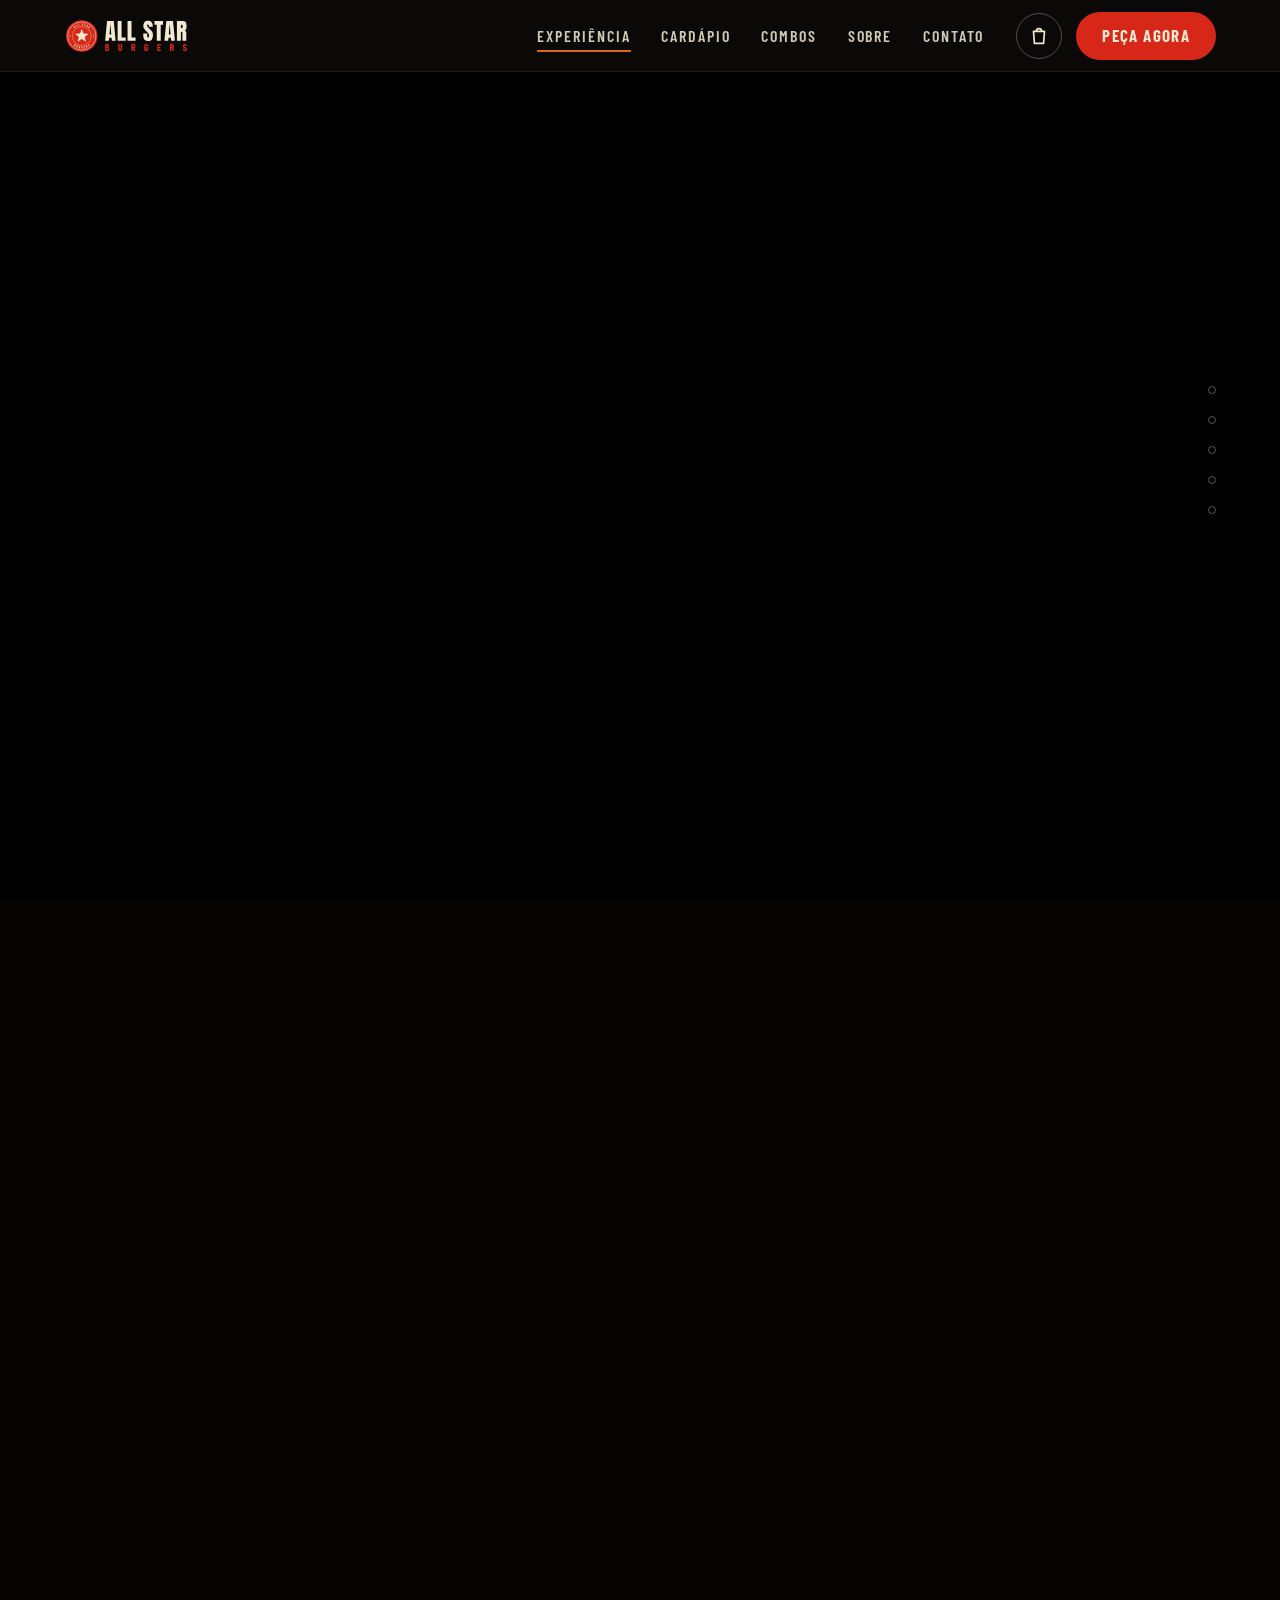
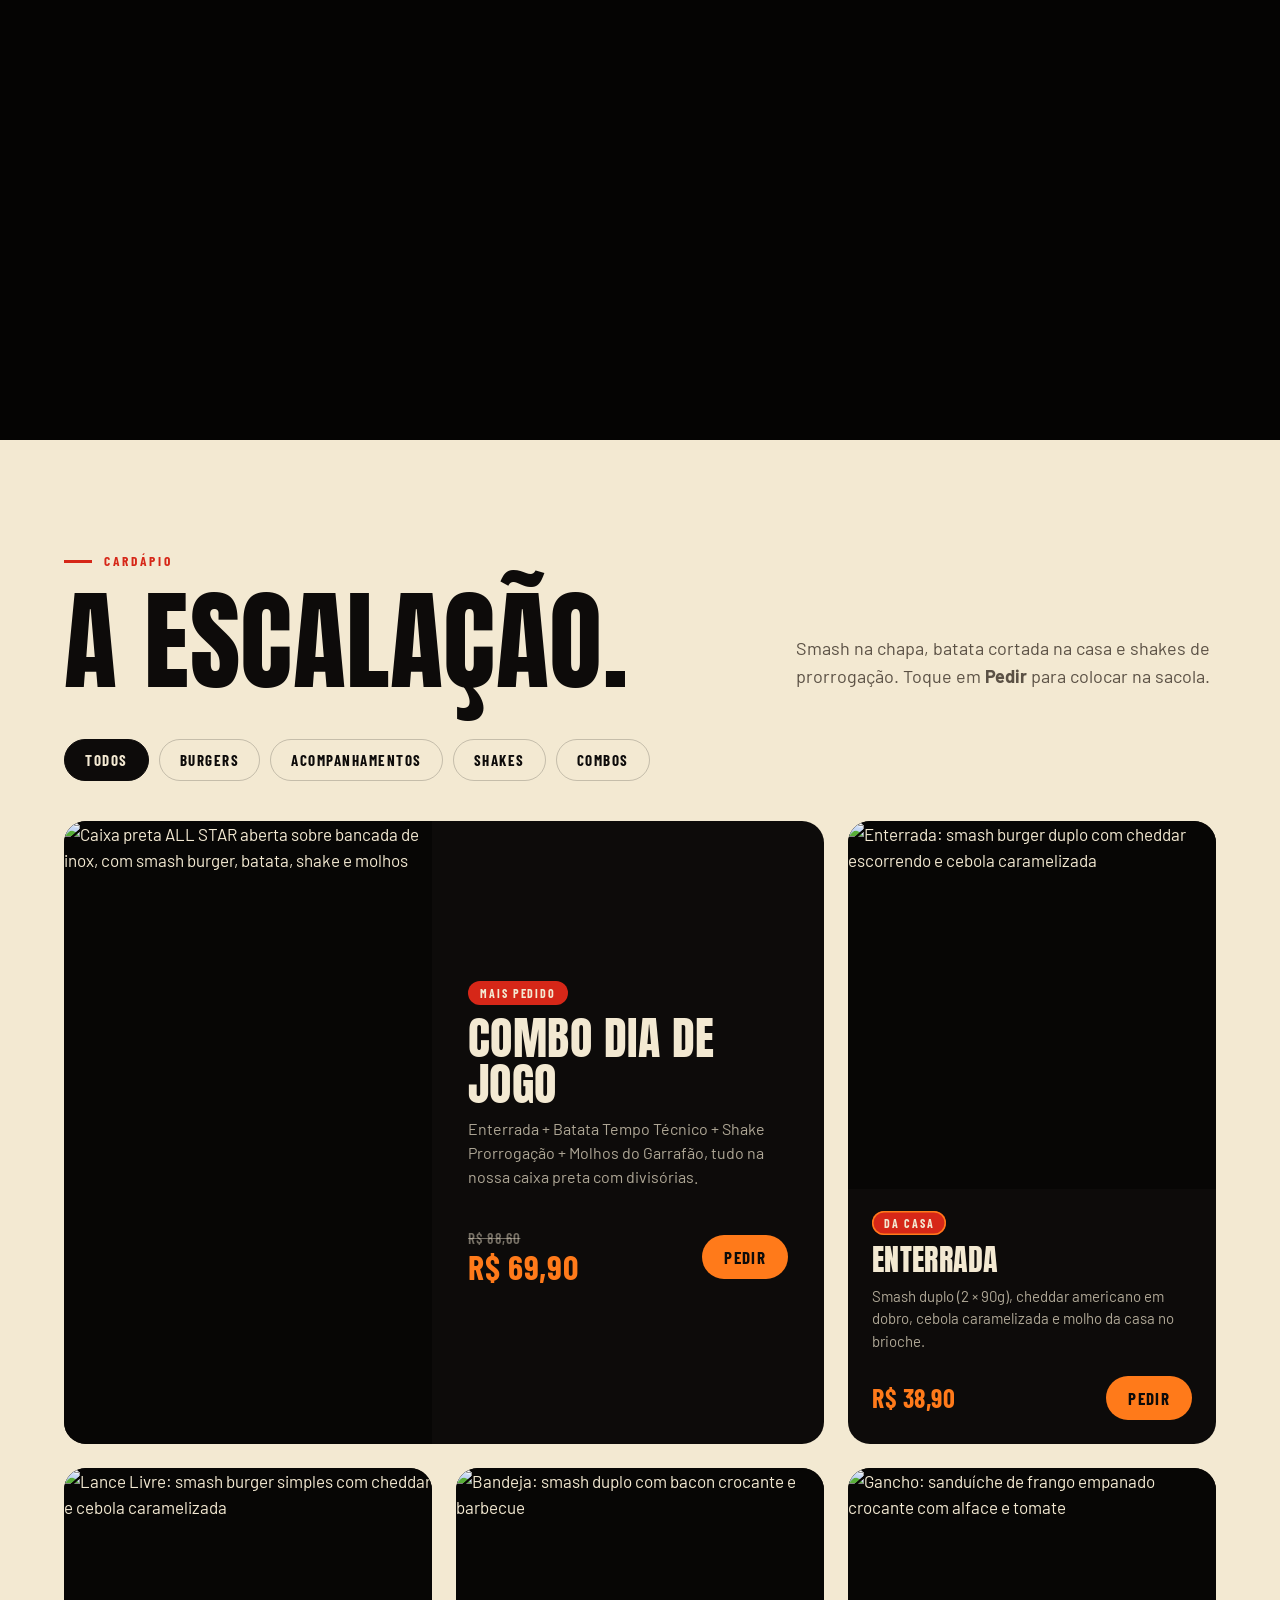
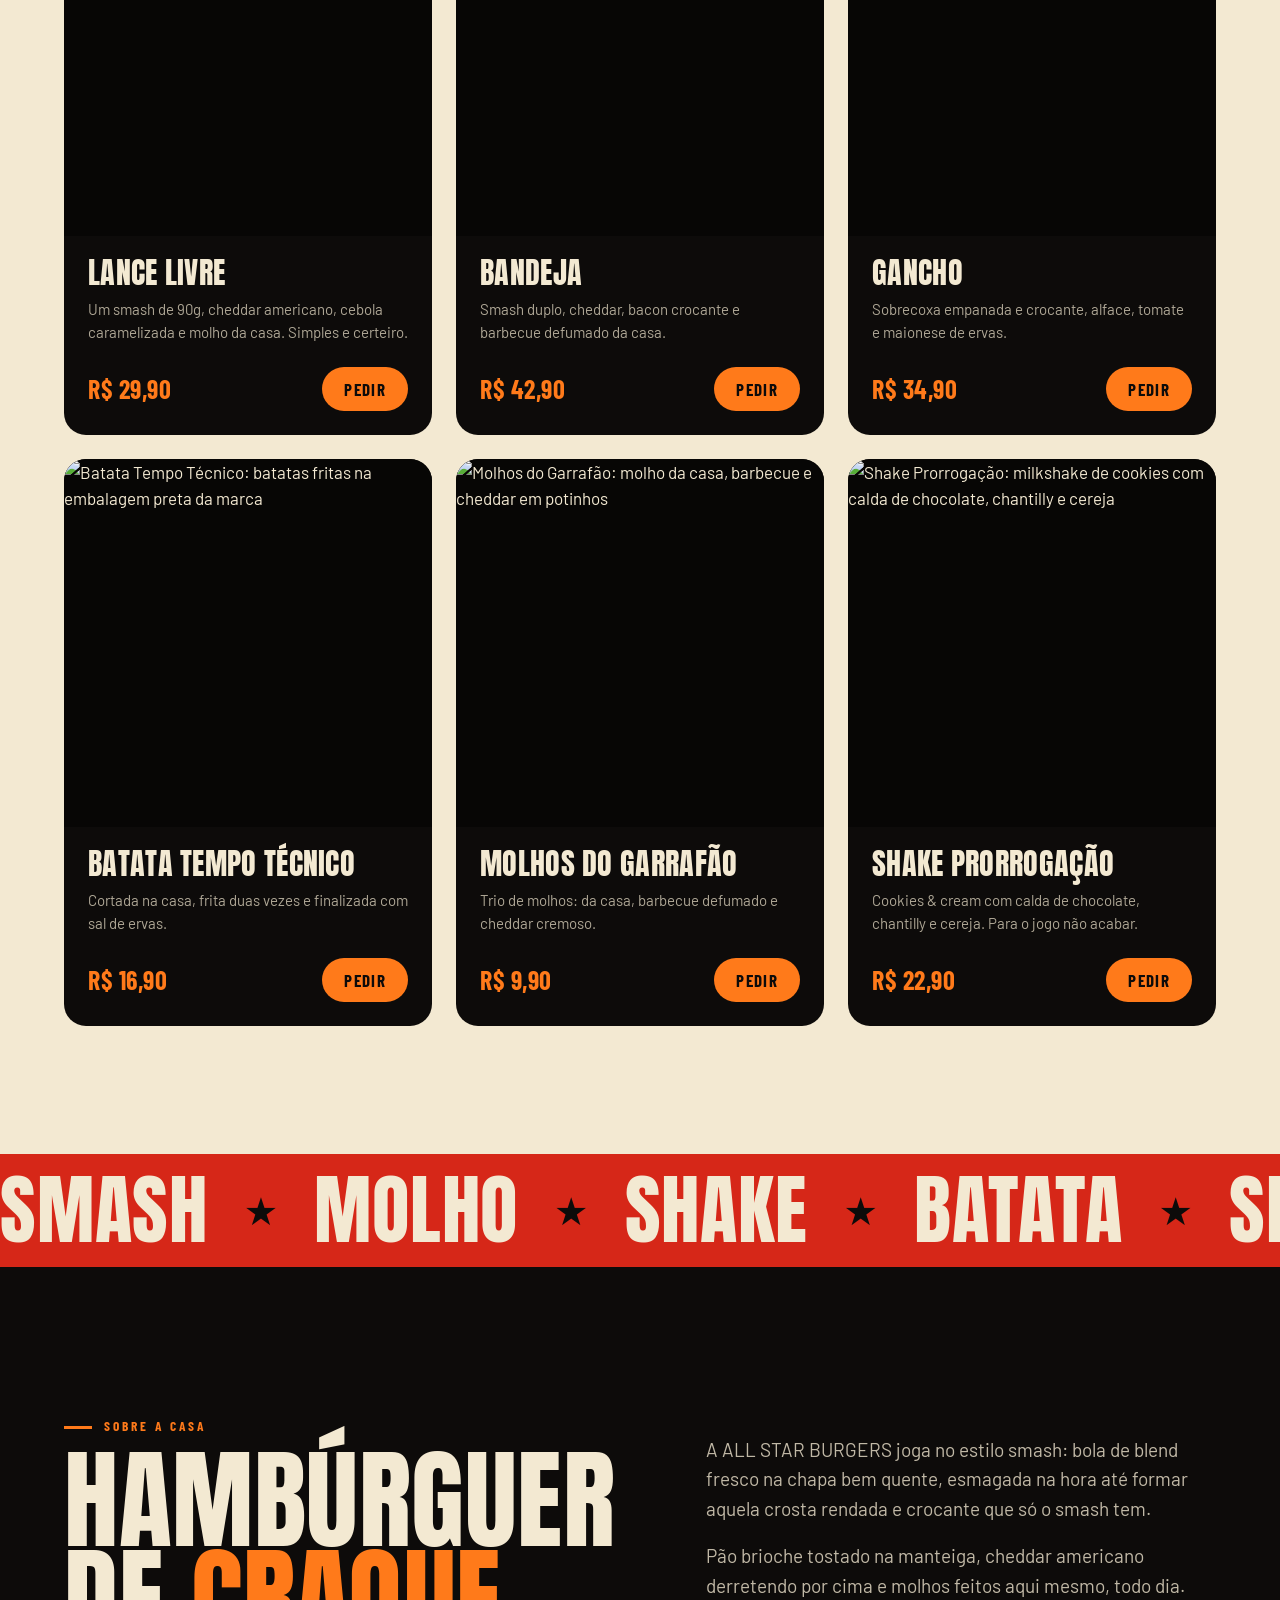
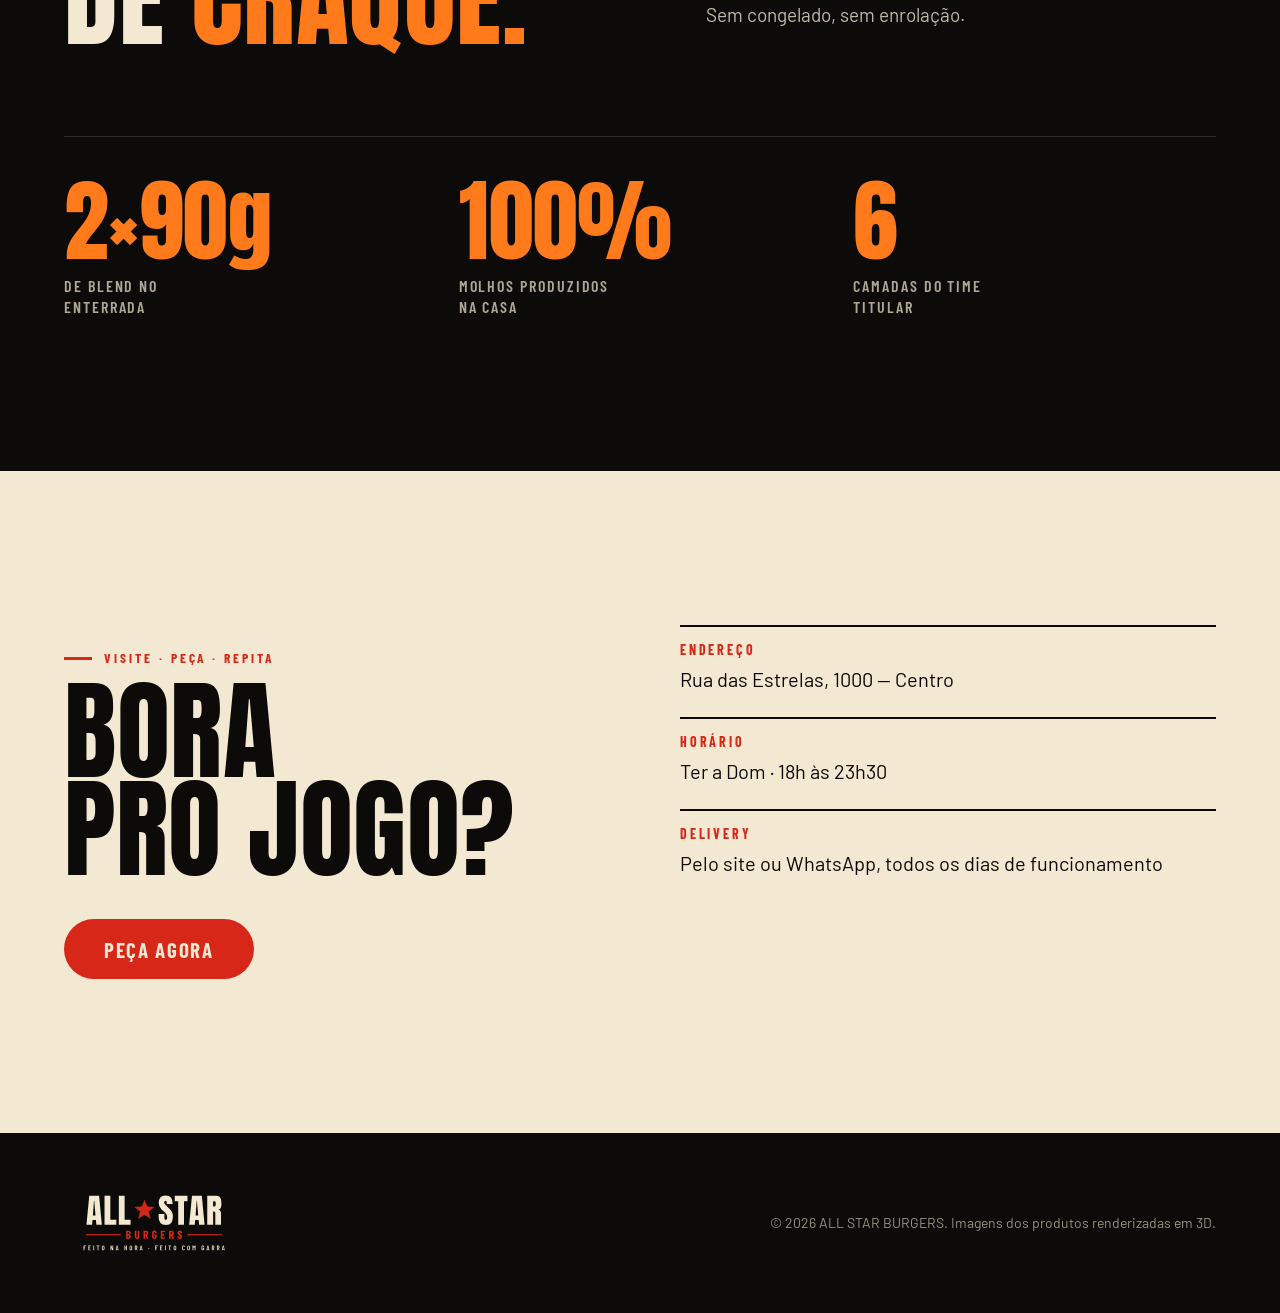
==== commit f2e09d35: "Redesign after the reference reel: smash burger, kitchen box, lineup menu - New brand mark: red embl" ====
--- a/index.html
+++ b/index.html
@@ -3,12 +3,12 @@
 <head>
   <meta charset="utf-8">
   <meta name="viewport" content="width=device-width, initial-scale=1, viewport-fit=cover">
-  <title>ALL STAR BURGERS — Hamburgueria artesanal</title>
-  <meta name="description" content="ALL STAR BURGERS: blend de 180g na brasa, cheddar derretido e pão brioche. Monte seu combo e peça agora.">
+  <title>ALL STAR BURGERS — Smash burgers de craque</title>
+  <meta name="description" content="ALL STAR BURGERS: smash burger com crosta crocante, cheddar escorrendo e brioche na manteiga. Monte o Combo Dia de Jogo e peça agora.">
   <meta name="theme-color" content="#0d0b0a">
   <meta property="og:type" content="website">
   <meta property="og:title" content="ALL STAR BURGERS">
-  <meta property="og:description" content="Blend de 180g na brasa, cheddar derretido e pão brioche. Monte seu combo e peça agora.">
+  <meta property="og:description" content="Smash burger com crosta crocante, cheddar escorrendo e brioche na manteiga. Peça agora.">
   <meta property="og:image" content="assets/img/og.jpg">
   <link rel="icon" href="assets/img/favicon.svg" type="image/svg+xml">
   <link rel="preconnect" href="https://fonts.googleapis.com">
@@ -23,16 +23,16 @@
   <!-- ============================== PRELOADER -->
   <div class="loader" id="loader" aria-live="polite">
     <div class="loader__inner">
-      <img class="loader__logo" src="assets/img/logo-badge.svg" alt="ALL STAR BURGERS" width="800" height="305">
+      <img class="loader__logo" src="assets/img/logo-badge.svg" alt="ALL STAR BURGERS" width="800" height="302">
       <div class="loader__bar"><span id="loaderBar"></span></div>
-      <p class="loader__txt"><span id="loaderPct">0</span>% · preparando a chapa</p>
+      <p class="loader__txt"><span id="loaderPct">0</span>% · aquecendo a chapa</p>
     </div>
   </div>
 
   <!-- ============================== HEADER -->
   <header class="topbar" id="topbar">
     <a class="topbar__logo" href="#topo" aria-label="ALL STAR BURGERS — início">
-      <img src="assets/img/logo.svg" alt="ALL STAR BURGERS" width="258" height="80">
+      <img src="assets/img/logo.svg" alt="ALL STAR BURGERS" width="239" height="80">
     </a>
     <nav class="topbar__nav" id="nav" aria-label="Principal">
       <a href="#experiencia">Experiência</a>
@@ -55,69 +55,70 @@
 
   <main id="topo">
     <!-- ============================== SCROLL SEQUENCE -->
-    <section class="scrolly" id="experiencia" aria-label="Apresentação animada do ALL STAR CLÁSSICO">
+    <section class="scrolly" id="experiencia" aria-label="Apresentação animada do Enterrada, o smash burger da casa">
       <div class="stage" id="stage">
-        <canvas id="seq" role="img" aria-label="Cheeseburger ALL STAR se desmontando em camadas, virando combo e entrando na caixa preta da marca"></canvas>
+        <canvas id="seq" role="img" aria-label="Smash burger ALL STAR sobre papel, se separando em camadas, virando combo e entrando na caixa preta da marca"></canvas>
         <div class="stage__shade" id="shade"></div>
 
         <div class="labels" id="labels" aria-hidden="true"></div>
         <div class="stage-bar" aria-hidden="true"><span id="stageBar"></span></div>
 
-        <!-- step 1 -->
+        <!-- 1 · hero -->
         <article class="step step--light step--left" data-in="-1" data-out="0.105">
-          <p class="eyebrow">Hamburgueria artesanal</p>
-          <h1 class="display">Feito para<br>ser <span class="hl-orange">lenda</span></h1>
-          <p class="lede">Blend de 180g na brasa, cheddar derretido e brioche selado na manteiga. O clássico que virou estrela.</p>
+          <p class="eyebrow">Smash burgers · ALL STAR</p>
+          <h1 class="display">Feito pra ser<br><span class="hl-orange">all-star.</span></h1>
+          <p class="lede">Crosta crocante, cheddar escorrendo e brioche brilhando na manteiga. Prensado na hora, na chapa bem quente.</p>
           <div class="step__cta">
             <a class="btn btn--order" href="#cardapio">Peça agora</a>
-            <span class="scroll-hint"><i></i> Role para explorar</span>
+            <a class="btn btn--ghost" href="#cardapio">Ver cardápio</a>
           </div>
-        </article>
-
-        <!-- step 2 -->
+          <span class="scroll-hint"><i></i> Role para explorar</span>
+        </article>
+
+        <!-- 2 · push in -->
         <article class="step step--dark step--left" data-in="0.165" data-out="0.285">
-          <p class="eyebrow">Anatomia de um astro</p>
-          <h2 class="display">Camada<br>por <span class="hl-red">camada</span></h2>
-          <p class="lede">Cada ingrediente tem um papel. Nenhum é figurante.</p>
-        </article>
-
-        <!-- step 2b (labels on screen) -->
-        <article class="step step--dark step--corner" data-in="0.3" data-out="0.43">
-          <p class="eyebrow">Nada de atalhos</p>
-          <h2 class="display display--sm">7 camadas.<br>Zero <span class="hl-orange">enrolação</span>.</h2>
-        </article>
-
-        <!-- step 3 -->
+          <p class="eyebrow">Enterrada · o smash da casa</p>
+          <h2 class="display">Prensado<br>na <span class="hl-red">hora.</span></h2>
+          <p class="lede">Duas bolas de blend esmagadas na chapa até virar crosta, cheddar americano derretendo por cima.</p>
+        </article>
+
+        <!-- 3 · labels on screen -->
+        <article class="step step--dark step--corner" data-in="0.3" data-out="0.44">
+          <p class="eyebrow">A escalação</p>
+          <h2 class="display display--sm">O time<br><span class="hl-red">titular.</span></h2>
+        </article>
+
+        <!-- 4 · combo -->
         <article class="step step--dark step--left" data-in="0.5" data-out="0.655" id="combo-step">
-          <p class="eyebrow">Combo All Star</p>
-          <h2 class="display">Monte o<br>seu <span class="hl-red">combo</span></h2>
-          <p class="lede">Batata crocante, milkshake cremoso e o trio de molhos da casa: ketchup, cheddar e maionese de alho.</p>
-        </article>
-
-        <!-- step 4 -->
-        <article class="step step--dark step--right" data-in="0.69" data-out="0.885">
-          <p class="eyebrow">Embalado como estrela</p>
-          <h2 class="display">Tudo na<br><span class="hl-orange">caixa</span></h2>
-          <p class="lede">Nossa caixa preta segura o calor e chega fechadinha, do balcão até a sua porta.</p>
-        </article>
-
-        <!-- step 5 -->
-        <article class="step step--dark step--left step--final" data-in="0.915" data-out="2">
-          <p class="eyebrow">ALL STAR BOX · R$ 69,90</p>
-          <h2 class="display">Seu combo<br>está <span class="hl-red">pronto</span></h2>
-          <p class="lede">Clássico, batata, milkshake e trio de molhos. Escolha o seu e a gente coloca na chapa.</p>
+          <p class="eyebrow">Combo Dia de Jogo</p>
+          <h2 class="display">Escalação<br><span class="hl-red">completa.</span></h2>
+          <p class="lede">Enterrada, Batata Tempo Técnico, Shake Prorrogação e os molhos do Garrafão.</p>
+        </article>
+
+        <!-- 5 · box -->
+        <article class="step step--light step--right" data-in="0.69" data-out="0.885">
+          <p class="eyebrow">Embalado pro jogo</p>
+          <h2 class="display">Tudo na<br><span class="hl-orange">caixa.</span></h2>
+          <p class="lede">Caixa preta com divisórias: cada craque na sua posição, quentinho do balcão até a sua porta.</p>
+        </article>
+
+        <!-- 6 · final -->
+        <article class="step step--light step--left step--final" data-in="0.915" data-out="2">
+          <p class="eyebrow">Combo Dia de Jogo · R$ 69,90</p>
+          <h2 class="display">Pronto pro<br><span class="hl-orange">jogo.</span></h2>
+          <p class="lede">Escolha o seu time e a gente coloca na chapa agora.</p>
           <div class="step__cta">
             <a class="btn btn--order" href="#cardapio">Ver cardápio</a>
-            <button class="btn btn--ghost" type="button" data-add="box">Pedir o box</button>
+            <button class="btn btn--ghost" type="button" data-add="box">Pedir o combo</button>
           </div>
         </article>
 
         <ol class="progress" id="progress" aria-hidden="true">
-          <li data-at="0">Clássico</li>
+          <li data-at="0">Smash</li>
           <li data-at="0.3">Camadas</li>
-          <li data-at="0.55">Combo</li>
-          <li data-at="0.78">Caixa</li>
-          <li data-at="0.96">Pronto</li>
+          <li data-at="0.5">Combo</li>
+          <li data-at="0.69">Caixa</li>
+          <li data-at="0.915">Pronto</li>
         </ol>
       </div>
     </section>
@@ -127,80 +128,81 @@
       <div class="wrap">
         <header class="section-head">
           <p class="eyebrow eyebrow--red">Cardápio</p>
-          <h2 class="display display--section">Escolha o<br>seu astro</h2>
-          <p class="section-head__lede">Tudo feito na hora, na chapa e na brasa. Toque em <strong>Pedir</strong> para colocar na sacola.</p>
+          <h2 class="display display--section">A escalação.</h2>
+          <p class="section-head__lede">Smash na chapa, batata cortada na casa e shakes de prorrogação. Toque em <strong>Pedir</strong> para colocar na sacola.</p>
         </header>
 
-        <div class="tabs" role="tablist" aria-label="Categorias do cardápio">
-          <button role="tab" aria-selected="true" data-filter="all">Todos</button>
-          <button role="tab" aria-selected="false" data-filter="burger">Burgers</button>
-          <button role="tab" aria-selected="false" data-filter="side">Acompanhamentos</button>
-          <button role="tab" aria-selected="false" data-filter="drink">Bebidas</button>
-          <button role="tab" aria-selected="false" data-filter="combo">Combos</button>
+        <div class="tabs" role="group" aria-label="Filtrar cardápio por categoria">
+          <button type="button" aria-pressed="true" data-filter="all">Todos</button>
+          <button type="button" aria-pressed="false" data-filter="burger">Burgers</button>
+          <button type="button" aria-pressed="false" data-filter="side">Acompanhamentos</button>
+          <button type="button" aria-pressed="false" data-filter="drink">Shakes</button>
+          <button type="button" aria-pressed="false" data-filter="combo">Combos</button>
         </div>
 
         <ul class="grid" id="menuGrid">
           <li class="card card--feature" data-cat="combo" id="combo">
-            <figure class="card__photo"><img src="assets/img/menu/combo.webp" alt="Caixa preta ALL STAR aberta com cheeseburger, batata, milkshake e molhos" loading="lazy" width="900" height="900"></figure>
+            <figure class="card__photo"><img src="assets/img/menu/combo.webp" alt="Caixa preta ALL STAR aberta sobre bancada de inox, com smash burger, batata, shake e molhos" loading="lazy" width="900" height="900"></figure>
             <div class="card__body">
               <span class="tag">Mais pedido</span>
-              <h3 class="card__name">All Star Box</h3>
-              <p class="card__desc">All Star Clássico + Batata All Star + Milkshake de chocolate + Trio de molhos, tudo na nossa caixa preta.</p>
-              <div class="card__foot">
-                <p class="price"><s>R$ 82,60</s> R$ 69,90</p>
+              <h3 class="card__name">Combo Dia de Jogo</h3>
+              <p class="card__desc">Enterrada + Batata Tempo Técnico + Shake Prorrogação + Molhos do Garrafão, tudo na nossa caixa preta com divisórias.</p>
+              <div class="card__foot">
+                <p class="price"><s>R$ 88,60</s> R$ 69,90</p>
                 <button class="btn btn--add" type="button" data-add="box">Pedir</button>
               </div>
             </div>
           </li>
           <li class="card" data-cat="burger">
-            <figure class="card__photo"><img src="assets/img/menu/classic.webp" alt="All Star Clássico: cheeseburger com alface, tomate, cheddar e pão brioche com gergelim" loading="lazy" width="900" height="900"></figure>
-            <div class="card__body">
-              <h3 class="card__name">All Star Clássico</h3>
-              <p class="card__desc">Blend 180g, cheddar derretido, alface, tomate e molho da casa no brioche.</p>
-              <div class="card__foot">
-                <p class="price">R$ 32,90</p>
-                <button class="btn btn--add" type="button" data-add="classic">Pedir</button>
+            <figure class="card__photo"><img src="assets/img/menu/enterrada.webp" alt="Enterrada: smash burger duplo com cheddar escorrendo e cebola caramelizada" loading="lazy" width="900" height="900"></figure>
+            <div class="card__body">
+              <span class="tag tag--ghost">Da casa</span>
+              <h3 class="card__name">Enterrada</h3>
+              <p class="card__desc">Smash duplo (2 × 90g), cheddar americano em dobro, cebola caramelizada e molho da casa no brioche.</p>
+              <div class="card__foot">
+                <p class="price">R$ 38,90</p>
+                <button class="btn btn--add" type="button" data-add="enterrada">Pedir</button>
               </div>
             </div>
           </li>
           <li class="card" data-cat="burger">
-            <figure class="card__photo"><img src="assets/img/menu/double.webp" alt="Double Star: dois hambúrgueres com cheddar duplo e picles" loading="lazy" width="900" height="900"></figure>
-            <div class="card__body">
-              <h3 class="card__name">Double Star</h3>
-              <p class="card__desc">Dois blends de 150g, cheddar em dobro, picles e molho da casa.</p>
+            <figure class="card__photo"><img src="assets/img/menu/lance-livre.webp" alt="Lance Livre: smash burger simples com cheddar e cebola caramelizada" loading="lazy" width="900" height="900"></figure>
+            <div class="card__body">
+              <h3 class="card__name">Lance Livre</h3>
+              <p class="card__desc">Um smash de 90g, cheddar americano, cebola caramelizada e molho da casa. Simples e certeiro.</p>
+              <div class="card__foot">
+                <p class="price">R$ 29,90</p>
+                <button class="btn btn--add" type="button" data-add="lance">Pedir</button>
+              </div>
+            </div>
+          </li>
+          <li class="card" data-cat="burger">
+            <figure class="card__photo"><img src="assets/img/menu/bandeja.webp" alt="Bandeja: smash duplo com bacon crocante e barbecue" loading="lazy" width="900" height="900"></figure>
+            <div class="card__body">
+              <h3 class="card__name">Bandeja</h3>
+              <p class="card__desc">Smash duplo, cheddar, bacon crocante e barbecue defumado da casa.</p>
               <div class="card__foot">
                 <p class="price">R$ 42,90</p>
-                <button class="btn btn--add" type="button" data-add="double">Pedir</button>
+                <button class="btn btn--add" type="button" data-add="bandeja">Pedir</button>
               </div>
             </div>
           </li>
           <li class="card" data-cat="burger">
-            <figure class="card__photo"><img src="assets/img/menu/bacon.webp" alt="Bacon Rockstar: hambúrguer com bacon crocante, cebola e barbecue" loading="lazy" width="900" height="900"></figure>
-            <div class="card__body">
-              <h3 class="card__name">Bacon Rockstar</h3>
-              <p class="card__desc">Blend 180g, cheddar, bacon crocante, cebola roxa e barbecue defumado.</p>
-              <div class="card__foot">
-                <p class="price">R$ 44,90</p>
-                <button class="btn btn--add" type="button" data-add="bacon">Pedir</button>
-              </div>
-            </div>
-          </li>
-          <li class="card" data-cat="burger">
-            <figure class="card__photo"><img src="assets/img/menu/crispy.webp" alt="Crispy Star: frango empanado crocante com alface, tomate e maionese" loading="lazy" width="900" height="900"></figure>
-            <div class="card__body">
-              <h3 class="card__name">Crispy Star</h3>
+            <figure class="card__photo"><img src="assets/img/menu/gancho.webp" alt="Gancho: sanduíche de frango empanado crocante com alface e tomate" loading="lazy" width="900" height="900"></figure>
+            <div class="card__body">
+              <h3 class="card__name">Gancho</h3>
               <p class="card__desc">Sobrecoxa empanada e crocante, alface, tomate e maionese de ervas.</p>
               <div class="card__foot">
-                <p class="price">R$ 36,90</p>
-                <button class="btn btn--add" type="button" data-add="crispy">Pedir</button>
+                <p class="price">R$ 34,90</p>
+                <button class="btn btn--add" type="button" data-add="gancho">Pedir</button>
               </div>
             </div>
           </li>
           <li class="card" data-cat="side">
-            <figure class="card__photo"><img src="assets/img/menu/fries.webp" alt="Batata All Star: batatas fritas na embalagem vermelha da marca" loading="lazy" width="900" height="900"></figure>
-            <div class="card__body">
-              <h3 class="card__name">Batata All Star</h3>
-              <p class="card__desc">Batata frita crocante por fora, macia por dentro, com sal de ervas.</p>
+            <figure class="card__photo"><img src="assets/img/menu/fries.webp" alt="Batata Tempo Técnico: batatas fritas na embalagem preta da marca" loading="lazy" width="900" height="900"></figure>
+            <div class="card__body">
+              <h3 class="card__name">Batata Tempo Técnico</h3>
+              <p class="card__desc">Cortada na casa, frita duas vezes e finalizada com sal de ervas.</p>
               <div class="card__foot">
                 <p class="price">R$ 16,90</p>
                 <button class="btn btn--add" type="button" data-add="fries">Pedir</button>
@@ -208,10 +210,10 @@
             </div>
           </li>
           <li class="card" data-cat="side">
-            <figure class="card__photo"><img src="assets/img/menu/sauces.webp" alt="Trio de molhos: ketchup, cheddar e maionese em potinhos" loading="lazy" width="900" height="900"></figure>
-            <div class="card__body">
-              <h3 class="card__name">Trio de Molhos</h3>
-              <p class="card__desc">Ketchup da casa, cheddar cremoso e maionese de alho.</p>
+            <figure class="card__photo"><img src="assets/img/menu/sauces.webp" alt="Molhos do Garrafão: molho da casa, barbecue e cheddar em potinhos" loading="lazy" width="900" height="900"></figure>
+            <div class="card__body">
+              <h3 class="card__name">Molhos do Garrafão</h3>
+              <p class="card__desc">Trio de molhos: da casa, barbecue defumado e cheddar cremoso.</p>
               <div class="card__foot">
                 <p class="price">R$ 9,90</p>
                 <button class="btn btn--add" type="button" data-add="sauces">Pedir</button>
@@ -219,10 +221,10 @@
             </div>
           </li>
           <li class="card" data-cat="drink">
-            <figure class="card__photo"><img src="assets/img/menu/shake.webp" alt="Milkshake de chocolate com chantilly, cereja e canudo listrado" loading="lazy" width="900" height="900"></figure>
-            <div class="card__body">
-              <h3 class="card__name">Milkshake de Chocolate</h3>
-              <p class="card__desc">Sorvete batido com chocolate meio amargo, chantilly e cereja.</p>
+            <figure class="card__photo"><img src="assets/img/menu/shake.webp" alt="Shake Prorrogação: milkshake de cookies com calda de chocolate, chantilly e cereja" loading="lazy" width="900" height="900"></figure>
+            <div class="card__body">
+              <h3 class="card__name">Shake Prorrogação</h3>
+              <p class="card__desc">Cookies &amp; cream com calda de chocolate, chantilly e cereja. Para o jogo não acabar.</p>
               <div class="card__foot">
                 <p class="price">R$ 22,90</p>
                 <button class="btn btn--add" type="button" data-add="shake">Pedir</button>
@@ -232,22 +234,30 @@
         </ul>
       </div>
     </section>
+
+    <!-- ============================== MARQUEE -->
+    <div class="marquee" aria-hidden="true">
+      <div class="marquee__track">
+        <span>Smash</span><i>★</i><span>Molho</span><i>★</i><span>Shake</span><i>★</i><span>Batata</span><i>★</i>
+        <span>Smash</span><i>★</i><span>Molho</span><i>★</i><span>Shake</span><i>★</i><span>Batata</span><i>★</i>
+      </div>
+    </div>
 
     <!-- ============================== ABOUT -->
     <section class="about" id="sobre">
       <div class="wrap about__grid">
         <div>
           <p class="eyebrow">Sobre a casa</p>
-          <h2 class="display display--section">Hambúrguer<br>sem <span class="hl-orange">figurante</span></h2>
+          <h2 class="display display--section">Hambúrguer<br>de <span class="hl-orange">craque.</span></h2>
         </div>
         <div class="about__copy">
-          <p>A ALL STAR BURGERS nasceu de uma ideia simples: tratar cada hambúrguer como a estrela do show. Blend moído na casa, pão brioche selado na manteiga e molhos feitos aqui mesmo, todos os dias.</p>
-          <p>Nada de congelado, nada de pressa na chapa. Só fogo alto, ingrediente bom e muito capricho na montagem.</p>
+          <p>A ALL STAR BURGERS joga no estilo smash: bola de blend fresco na chapa bem quente, esmagada na hora até formar aquela crosta rendada e crocante que só o smash tem.</p>
+          <p>Pão brioche tostado na manteiga, cheddar americano derretendo por cima e molhos feitos aqui mesmo, todo dia. Sem congelado, sem enrolação.</p>
         </div>
         <ul class="stats">
-          <li><strong>180g</strong><span>de blend bovino em cada clássico</span></li>
+          <li><strong>2×90g</strong><span>de blend no Enterrada</span></li>
           <li><strong>100%</strong><span>molhos produzidos na casa</span></li>
-          <li><strong>7</strong><span>camadas no All Star Clássico</span></li>
+          <li><strong>6</strong><span>camadas do time titular</span></li>
         </ul>
       </div>
     </section>
@@ -257,7 +267,7 @@
       <div class="wrap visit__grid">
         <div>
           <p class="eyebrow eyebrow--red">Visite · Peça · Repita</p>
-          <h2 class="display display--section">Bora<br>comer?</h2>
+          <h2 class="display display--section">Bora<br>pro jogo?</h2>
         </div>
         <dl class="visit__info">
           <div><dt>Endereço</dt><dd>Rua das Estrelas, 1000 — Centro</dd></div>
@@ -271,7 +281,7 @@
 
   <footer class="footer">
     <div class="wrap footer__grid">
-      <img src="assets/img/logo-badge.svg" alt="ALL STAR BURGERS" width="800" height="305" loading="lazy">
+      <img src="assets/img/logo-badge.svg" alt="ALL STAR BURGERS" width="800" height="302" loading="lazy">
       <p>© <span id="year">2026</span> ALL STAR BURGERS. Imagens dos produtos renderizadas em 3D.</p>
     </div>
   </footer>
@@ -285,7 +295,7 @@
         <button class="drawer__close" type="button" data-close aria-label="Fechar sacola">×</button>
       </header>
       <ul class="drawer__list" id="cartList"></ul>
-      <p class="drawer__empty" id="cartEmpty">Sua sacola está vazia. Bora escolher um astro?</p>
+      <p class="drawer__empty" id="cartEmpty">Sua sacola está vazia. Bora escalar o seu time?</p>
       <footer class="drawer__foot">
         <p class="drawer__total"><span>Total</span><strong id="cartTotal">R$ 0,00</strong></p>
         <a class="btn btn--order btn--block" id="checkout" href="#" target="_blank" rel="noopener">Finalizar pelo WhatsApp</a>
@@ -294,7 +304,7 @@
   </div>
   <div class="toast" id="toast" role="status" aria-live="polite"></div>
 
-  <noscript><style>.loader{display:none}.scrolly{height:auto}.stage{position:relative;background:url(assets/seq/poster.webp) center/cover}.step{opacity:1;position:relative}</style></noscript>
+  <noscript><style>.loader{display:none}.scrolly{height:auto}.stage{position:relative;background:url(assets/seq/poster.webp) center/cover}.step{opacity:1;visibility:visible;position:relative}</style></noscript>
   <script src="assets/js/main.js" defer></script>
 </body>
 </html>
--- a/assets/css/style.css
+++ b/assets/css/style.css
@@ -180,7 +180,8 @@
 .step--light .lede { color: rgba(243, 233, 210, .82); }
 .step--dark .lede { color: #3b332c; }
 .step--dark .eyebrow { color: var(--red); }
-.step__cta { display: flex; align-items: center; flex-wrap: wrap; gap: 18px 24px; margin-top: 34px; }
+.step__cta { display: flex; align-items: center; flex-wrap: wrap; gap: 14px 16px; margin-top: 34px; }
+.step > .scroll-hint { margin-top: 30px; }
 .step--dark .btn--ghost { color: var(--black); }
 
 .scroll-hint {
@@ -252,7 +253,7 @@
   transition: background .2s, color .2s, border-color .2s;
 }
 .tabs button:hover { border-color: var(--black); }
-.tabs button[aria-selected="true"] { background: var(--black); color: var(--cream); border-color: var(--black); }
+.tabs button[aria-pressed="true"] { background: var(--black); color: var(--cream); border-color: var(--black); }
 
 .grid { list-style: none; margin: 0; padding: 0; display: grid; grid-template-columns: repeat(auto-fill, minmax(min(100%, 290px), 1fr)); gap: 24px; }
 .card {
@@ -274,6 +275,7 @@
 .card__foot { margin-top: auto; padding-top: 14px; display: flex; align-items: center; justify-content: space-between; gap: 12px; }
 .price { margin: 0; font: 700 26px/1 var(--f-cond); color: var(--orange); letter-spacing: .02em; }
 .price s { display: block; font-size: 15px; color: rgba(243, 233, 210, .45); font-weight: 600; margin-bottom: 4px; }
+.tag--ghost { background: transparent; box-shadow: inset 0 0 0 1.5px var(--orange); color: var(--orange); }
 .tag {
   align-self: flex-start; padding: 6px 12px; border-radius: 999px; background: var(--red); color: var(--cream);
   font: 700 12px/1 var(--f-cond); letter-spacing: .16em; text-transform: uppercase;
@@ -285,6 +287,13 @@
 .card--feature .card__desc { font-size: 16px; }
 .card--feature .card__foot { margin-top: 18px; }
 .card--feature .price { font-size: 34px; }
+
+/* ---------------------------------------------------------------- marquee */
+.marquee { background: var(--red); color: var(--cream); overflow: hidden; padding: 18px 0; }
+.marquee__track { display: flex; align-items: center; gap: 36px; width: max-content; animation: marquee 22s linear infinite; }
+.marquee span { font: 400 clamp(40px, 6vw, 84px)/1 var(--f-display); text-transform: uppercase; letter-spacing: .01em; }
+.marquee i { font-style: normal; color: var(--black); font-size: clamp(24px, 3vw, 40px); }
+@keyframes marquee { to { transform: translateX(-50%); } }
 
 /* ---------------------------------------------------------------- about */
 .about { background: var(--black); color: var(--cream); padding: clamp(96px, 12vw, 170px) 0; }
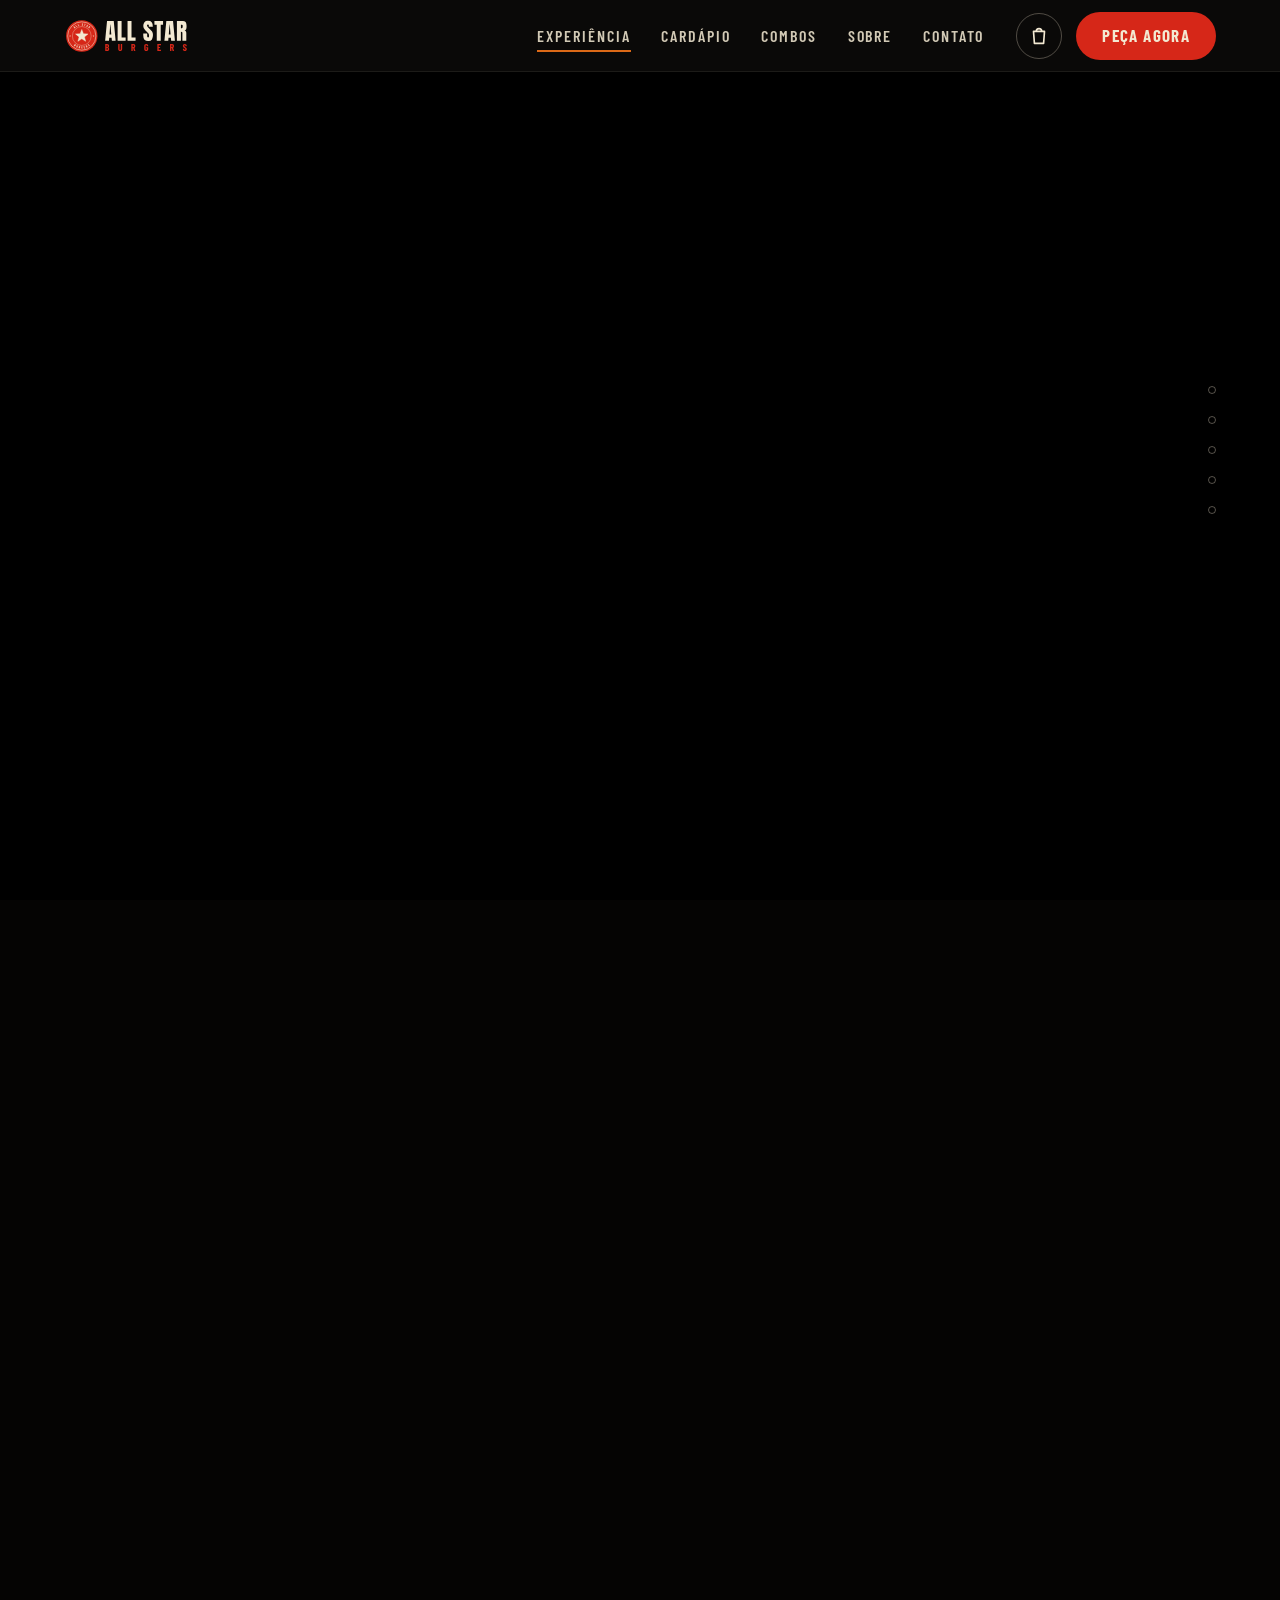
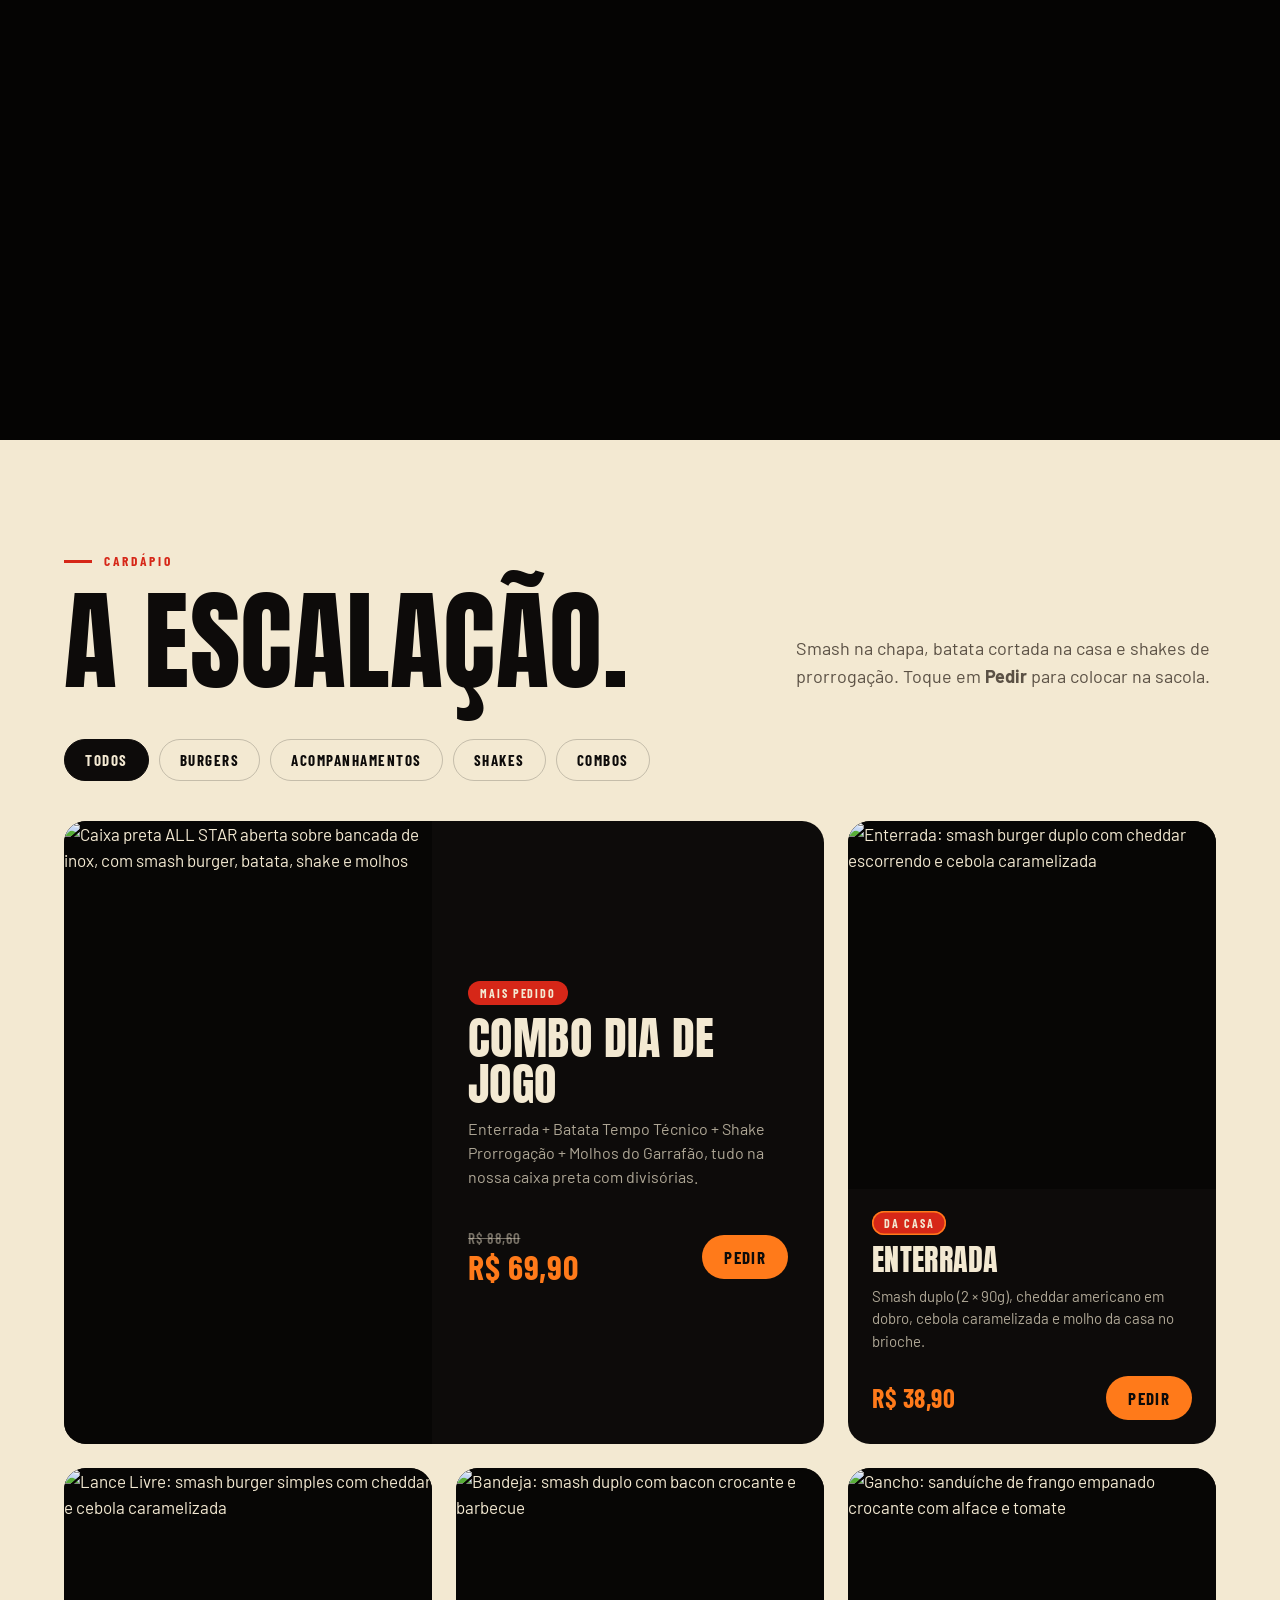
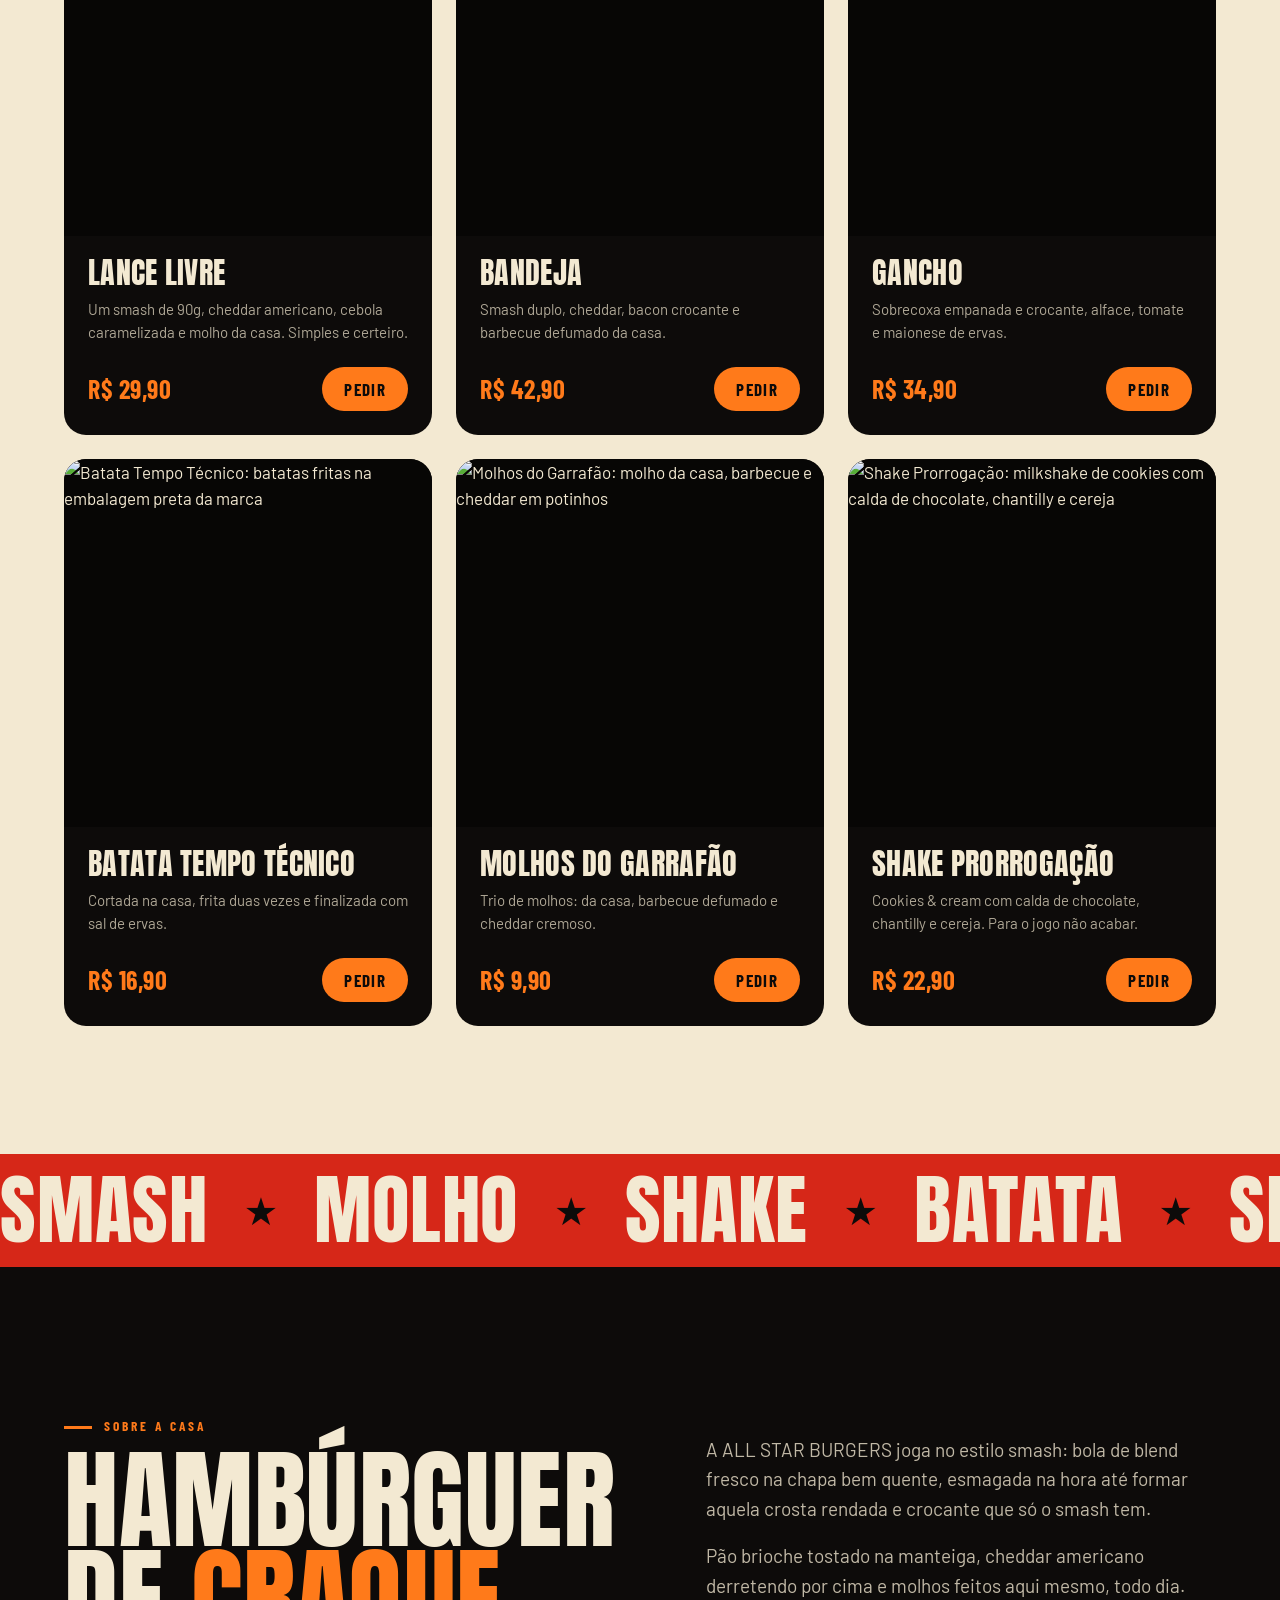
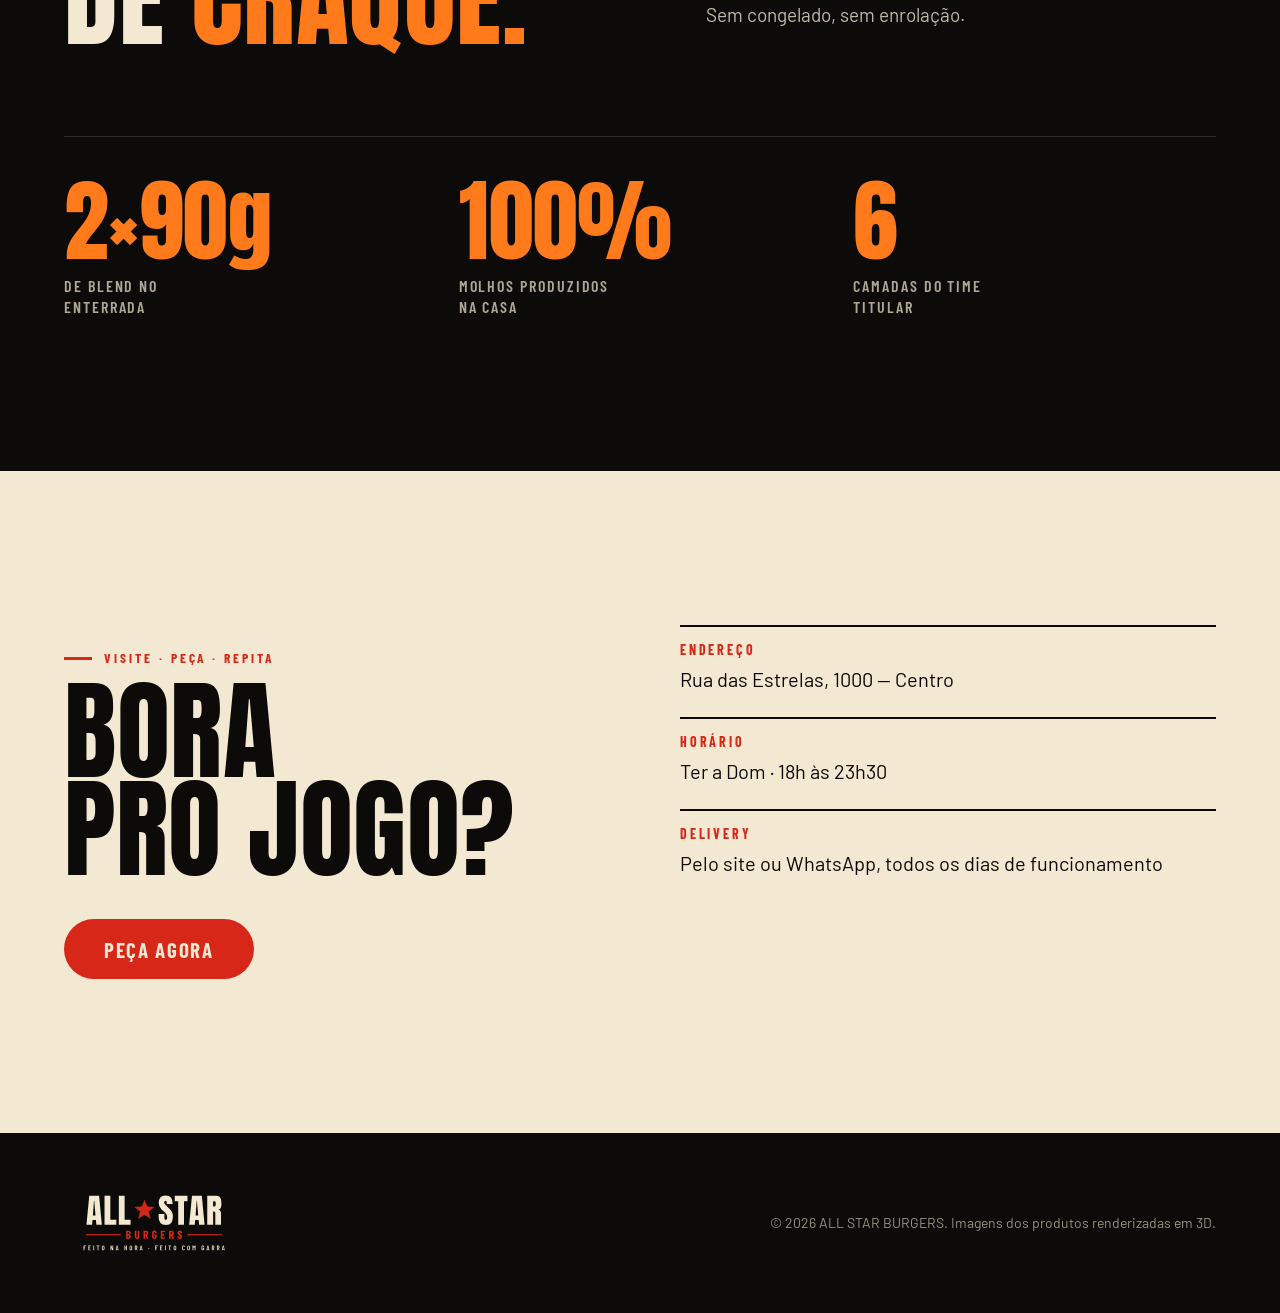
==== commit 956ff977: "Fix render issues and readability found in a full test pass - Clear shake cup: transparent + fresnel" ====
--- a/index.html
+++ b/index.html
@@ -89,14 +89,14 @@
         </article>
 
         <!-- 4 · combo -->
-        <article class="step step--dark step--left" data-in="0.5" data-out="0.655" id="combo-step">
+        <article class="step step--dark step--left step--low" data-in="0.5" data-out="0.655" id="combo-step">
           <p class="eyebrow">Combo Dia de Jogo</p>
           <h2 class="display">Escalação<br><span class="hl-red">completa.</span></h2>
           <p class="lede">Enterrada, Batata Tempo Técnico, Shake Prorrogação e os molhos do Garrafão.</p>
         </article>
 
         <!-- 5 · box -->
-        <article class="step step--light step--right" data-in="0.69" data-out="0.885">
+        <article class="step step--light step--right step--low" data-in="0.69" data-out="0.885">
           <p class="eyebrow">Embalado pro jogo</p>
           <h2 class="display">Tudo na<br><span class="hl-orange">caixa.</span></h2>
           <p class="lede">Caixa preta com divisórias: cada craque na sua posição, quentinho do balcão até a sua porta.</p>
--- a/assets/css/style.css
+++ b/assets/css/style.css
@@ -168,21 +168,24 @@
 .step {
   position: absolute;
   top: 50%; left: var(--gutter);
-  width: min(31vw, 500px);
+  width: min(34vw, 540px);
   transform: translateY(-50%);
   opacity: 0; visibility: hidden;
   will-change: opacity, transform;
 }
 .step--right { left: auto; right: var(--gutter); }
 .step--corner { top: calc(var(--bar-h) + 6vh); transform: none; }
-.step--light { color: var(--cream); }
-.step--dark { color: var(--black); }
-.step--light .lede { color: rgba(243, 233, 210, .82); }
-.step--dark .lede { color: #3b332c; }
-.step--dark .eyebrow { color: var(--red); }
+/* copy colour follows the frame behind it (JS toggles .on-dark on the stage) */
+.step { color: var(--black); transition: color .35s; }
+.step .lede { color: #3b332c; transition: color .35s; }
+.step .eyebrow { color: var(--red); transition: color .35s; }
+.on-dark .step { color: var(--cream); }
+.on-dark .step .lede { color: rgba(243, 233, 210, .84); }
+.on-dark .step .eyebrow { color: var(--orange); }
 .step__cta { display: flex; align-items: center; flex-wrap: wrap; gap: 14px 16px; margin-top: 34px; }
+.labels { color: var(--black); }
 .step > .scroll-hint { margin-top: 30px; }
-.step--dark .btn--ghost { color: var(--black); }
+
 
 .scroll-hint {
   display: inline-flex; align-items: center; gap: 12px;
@@ -417,6 +420,9 @@
   .step__cta { margin-top: 16px; }
   .step:not(.step--final) .step__cta .btn { display: none; }
   .step--final .lede { margin-top: auto; }
+  /* product sits high in these frames: copy goes to the bottom */
+  .step--low > .eyebrow { margin-top: auto; }
+  .step--low .lede { margin-top: 12px; }
   .progress { display: none; }
   .stage-bar { display: block; }
   .label__txt { padding: 0 8px; }
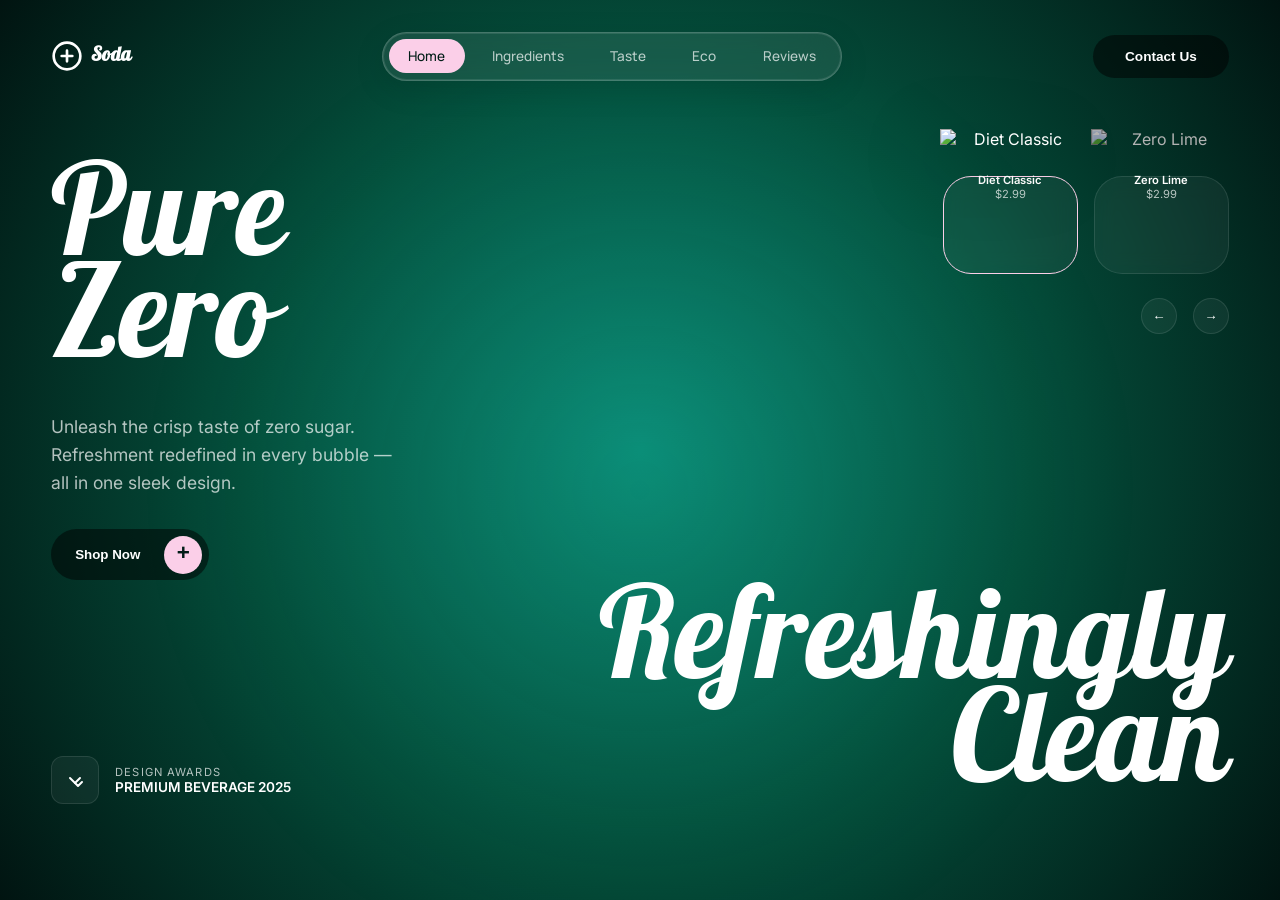
==== commit 5b8ef446: "Add single-file Soda hero landing page Self-contained index.html recreating the "Diet Soda" full-vie" ====
--- a/index.html
+++ b/index.html
@@ -1,310 +1,939 @@
-<!doctype html>
-<html lang="pt-BR">
+<!DOCTYPE html>
+<html lang="en">
+
 <head>
-  <meta charset="utf-8">
-  <meta name="viewport" content="width=device-width, initial-scale=1, viewport-fit=cover">
-  <title>ALL STAR BURGERS — Smash burgers de craque</title>
-  <meta name="description" content="ALL STAR BURGERS: smash burger com crosta crocante, cheddar escorrendo e brioche na manteiga. Monte o Combo Dia de Jogo e peça agora.">
-  <meta name="theme-color" content="#0d0b0a">
-  <meta property="og:type" content="website">
-  <meta property="og:title" content="ALL STAR BURGERS">
-  <meta property="og:description" content="Smash burger com crosta crocante, cheddar escorrendo e brioche na manteiga. Peça agora.">
-  <meta property="og:image" content="assets/img/og.jpg">
-  <link rel="icon" href="assets/img/favicon.svg" type="image/svg+xml">
-  <link rel="preconnect" href="https://fonts.googleapis.com">
-  <link rel="preconnect" href="https://fonts.gstatic.com" crossorigin>
-  <link href="https://fonts.googleapis.com/css2?family=Anton&family=Barlow+Condensed:wght@500;600;700&family=Barlow:wght@400;500;600&display=swap" rel="stylesheet">
-  <link rel="preload" href="assets/seq/meta.json" as="fetch" crossorigin>
-  <link rel="stylesheet" href="assets/css/style.css">
+    <meta charset="UTF-8">
+    <meta name="viewport" content="width=device-width, initial-scale=1.0">
+    <title>Diet Soda | Pure Zero Refreshment</title>
+    <meta name="description" content="Experience the crisp, clean taste of Diet Soda. Zero sugar, zero compromise.">
+    <link rel="preconnect" href="https://fonts.googleapis.com">
+    <link rel="preconnect" href="https://fonts.gstatic.com" crossorigin>
+    <link href="https://fonts.googleapis.com/css2?family=Outfit:wght@400;700;900&family=Inter:wght@400;500&family=Manrope:wght@400;700&family=Galada&display=swap" rel="stylesheet">
+    <script src="https://cdnjs.cloudflare.com/ajax/libs/gsap/3.12.2/gsap.min.js"></script>
+    <script type="module" src="https://unpkg.com/@google/model-viewer/dist/model-viewer.min.js"></script>
+    <style>
+        :root {
+            --bg-color: #0a0a0a;
+            --text-color: #ffffff;
+            --accent-color: #ffffff;
+            --muted-color: rgba(255, 255, 255, 0.7);
+            --glass-bg: rgba(255, 255, 255, 0.05);
+            --glass-border: rgba(255, 255, 255, 0.1);
+            --font-main: 'Inter', sans-serif;
+            --font-heading: 'Galada', cursive;
+
+            /* Dynamic Background Variables */
+            --bg-inner: #0b8a78;
+            --bg-mid: #044e3b;
+            --bg-outer: #011411;
+        }
+
+        * {
+            margin: 0;
+            padding: 0;
+            box-sizing: border-box;
+        }
+
+        body {
+            background: radial-gradient(circle at center, var(--bg-inner) 0%, var(--bg-mid) 50%, var(--bg-outer) 100%);
+            color: var(--text-color);
+            font-family: var(--font-main);
+            overflow: hidden; /* Remove scroll */
+            height: 100vh;
+            transition: background 1.2s cubic-bezier(0.4, 0, 0.2, 1);
+        }
+
+        body.blue-theme {
+            --bg-inner: #0b4f8a;
+            --bg-mid: #04294e;
+            --bg-outer: #010c14;
+        }
+
+        /* Bubbles */
+        #bubbles-container {
+            position: fixed;
+            top: 0;
+            left: 0;
+            width: 100%;
+            height: 100%;
+            pointer-events: none;
+            z-index: 0;
+            overflow: hidden;
+        }
+
+        .bubble-img {
+            position: absolute;
+            pointer-events: none;
+        }
+
+        @keyframes floatUpImg {
+            0% {
+                transform: translateY(0) translateX(0) rotate(0deg);
+                opacity: 0;
+            }
+            10% { opacity: 0.4; }
+            90% { opacity: 0.4; }
+            100% {
+                transform: translateY(-110vh) translateX(30px) rotate(360deg);
+                opacity: 0;
+            }
+        }
+
+        /* Header */
+        .header {
+            display: flex;
+            justify-content: space-between;
+            align-items: center;
+            padding: 2rem 4%;
+            position: fixed;
+            top: 0;
+            width: 100%;
+            z-index: 100;
+        }
+
+        .logo {
+            display: flex;
+            align-items: center;
+            gap: 0.5rem;
+            font-weight: 700;
+            font-size: 1.2rem;
+            font-family: var(--font-heading);
+        }
+
+        .nav {
+            display: flex;
+            gap: 0.5rem;
+            background: var(--glass-bg);
+            padding: 0.4rem;
+            border-radius: 100px;
+            border: 1px solid var(--glass-border);
+        }
+
+        .nav.glass {
+            position: relative;
+            background: rgba(255, 255, 255, 0.08);
+            border: 1px solid rgba(255, 255, 255, 0.2);
+            box-shadow: 0 8px 32px rgba(0, 0, 0, 0.1), inset 0 0 0 1px rgba(255, 255, 255, 0.1);
+            backdrop-filter: blur(20px);
+            -webkit-backdrop-filter: blur(20px);
+        }
+
+        .nav-item {
+            font-family: 'Manrope', sans-serif;
+            color: var(--muted-color);
+            text-decoration: none;
+            font-size: 0.85rem;
+            font-weight: 500;
+            padding: 0.5rem 1.2rem;
+            border-radius: 100px;
+            transition: all 0.3s ease;
+        }
+
+        .nav-item:hover,
+        .nav-item.active {
+            background: #fbcfe8;
+            color: #011d17;
+        }
+
+        .contact-btn {
+            background: rgba(0, 0, 0, 0.5);
+            color: white;
+            border: none;
+            padding: 0.9rem 2rem;
+            border-radius: 100px;
+            font-weight: 600;
+            font-size: 0.85rem;
+            cursor: pointer;
+            transition: all 0.3s ease;
+            box-shadow: none;
+        }
+
+        .contact-btn:hover {
+            background: rgba(0, 0, 0, 0.7);
+            transform: translateY(-2px);
+            box-shadow: none;
+        }
+
+        /* Hero */
+        .hero {
+            height: 100vh;
+            display: flex;
+            align-items: center;
+            justify-content: center;
+            padding: 0 4%;
+            padding-top: 5rem;
+        }
+
+        .hero-content {
+            display: flex;
+            justify-content: space-between;
+            align-items: stretch; /* Stretch columns to full height */
+            width: 100%;
+            max-width: 100%;
+            padding: 0;
+            height: 100%;
+            position: relative;
+        }
+
+        /* Typography */
+        .main-title,
+        .side-title {
+            font-family: var(--font-heading);
+            font-size: clamp(5rem, 10vw, 12rem);
+            line-height: 0.8;
+            font-weight: 400;
+            text-transform: none;
+            white-space: nowrap;
+            color: white;
+            letter-spacing: normal;
+        }
+
+        .outline {
+            color: var(--text-color);
+        }
+
+        /* Floating leaves */
+        .leaves-container {
+            position: absolute;
+            top: 0;
+            left: 0;
+            width: 100%;
+            height: 100%;
+            pointer-events: none;
+            z-index: -1; /* Even further behind */
+            transition: transform 0.1s ease-out;
+        }
+
+        .leaf {
+            position: absolute;
+            width: 60px;
+            height: 60px;
+            pointer-events: none;
+            z-index: -1;
+            filter: drop-shadow(0 5px 15px rgba(0, 0, 0, 0.2));
+        }
+
+        .l1 { top: 10%; left: 15%; }
+        .l2 { top: 40%; left: 80%; width: 140px; height: 140px; opacity: 0.4; }
+        .l3 { top: 70%; left: 75%; width: 80px; height: 80px; }
+        .l4 { top: 85%; left: 20%; width: 120px; height: 120px; opacity: 0.3; }
+
+        /* Left column */
+        .hero-left {
+            display: flex;
+            flex-direction: column;
+            height: 100%;
+            padding: 6rem 0;
+            gap: 2rem;
+            z-index: 100;
+        }
+
+        @keyframes fadeInEntry {
+            to { opacity: 1; transform: none; }
+        }
+
+        .description {
+            color: var(--muted-color);
+            font-size: 1.1rem;
+            line-height: 1.6;
+            max-width: 400px;
+        }
+
+        .primary-btn {
+            display: flex;
+            align-items: center;
+            gap: 1.5rem;
+            background: rgba(0, 0, 0, 0.5);
+            color: white;
+            border: none;
+            padding: 0.4rem 0.4rem 0.4rem 1.5rem;
+            border-radius: 100px;
+            font-weight: 700;
+            cursor: pointer;
+            width: fit-content;
+            transition: all 0.3s ease;
+            box-shadow: none;
+        }
+
+        .primary-btn:hover {
+            background: rgba(0, 0, 0, 0.7);
+            transform: translateY(-3px);
+            box-shadow: none;
+        }
+
+        .plus-icon {
+            background: #fbcfe8;
+            color: #011d17;
+            width: 38px;
+            height: 38px;
+            display: flex;
+            align-items: center;
+            justify-content: center;
+            border-radius: 50%;
+            font-size: 1.4rem;
+            font-weight: 900;
+            line-height: 1;
+            padding-bottom: 2px; /* Compensate for baseline shift */
+            border: none;
+        }
+
+        .award-badge {
+            display: flex;
+            align-items: center;
+            gap: 1rem;
+            margin-top: auto; /* Push to bottom */
+        }
+
+        .award-icon {
+            width: 48px;
+            height: 48px;
+            background: var(--glass-bg);
+            border: 1px solid var(--glass-border);
+            border-radius: 12px;
+            display: flex;
+            align-items: center;
+            justify-content: center;
+        }
+
+        .award-text { display: flex; flex-direction: column; }
+        .award-title { font-size: 0.7rem; letter-spacing: 0.1em; color: var(--muted-color); }
+        .award-subtitle { font-size: 0.85rem; font-weight: 600; }
+
+        /* Center product (3D can) */
+        .hero-center {
+            display: flex;
+            justify-content: center;
+            align-items: center;
+            position: absolute;
+            top: 0;
+            left: 0;
+            width: 100%;
+            height: 100%;
+            z-index: 1;
+            opacity: 0;
+            animation: fadeIn 1.5s ease-out 0.3s forwards, float 6s ease-in-out infinite;
+            pointer-events: none;
+            background: radial-gradient(circle at center, rgba(16, 185, 129, 0.1) 0%, transparent 70%);
+        }
+
+        @keyframes fadeIn { to { opacity: 1; } }
+
+        @keyframes float {
+            0%, 100% { transform: translateY(0); }
+            50% { transform: translateY(-20px); }
+        }
+
+        .main-product-3d {
+            width: 80vw;
+            height: 80vh;
+            outline: none;
+            --progress-bar-color: transparent;
+            --poster-color: transparent;
+            z-index: 1;
+            position: fixed;
+            top: 50%;
+            left: 50%;
+            transform: translate(-50%, -50%) rotate(25deg);
+            pointer-events: none;
+        }
+
+        .main-product-3d[camera-controls] { pointer-events: auto; }
+
+        /* Berries */
+        .berries-container {
+            position: absolute;
+            top: 0;
+            left: 0;
+            width: 100%;
+            height: 100%;
+            pointer-events: none;
+            z-index: 110; /* Above text (100) and can (50) */
+            transition: transform 0.1s ease-out;
+        }
+
+        .berries-container-bg {
+            position: absolute;
+            top: 0;
+            left: 0;
+            width: 100%;
+            height: 100%;
+            pointer-events: none;
+            z-index: 0; /* Behind everything */
+            transition: transform 0.1s ease-out;
+        }
+
+        .berry {
+            position: absolute;
+            width: 120px;
+            height: 120px;
+            outline: none;
+            --progress-bar-color: transparent;
+            filter: drop-shadow(0 10px 20px rgba(0, 0, 0, 0.3));
+            transition: transform 0.8s cubic-bezier(0.2, 0.8, 0.2, 1);
+        }
+
+        .berry.no-animation { animation: none !important; }
+
+        .b1 { top: 25%; left: 30%; width: 220px; height: 220px; }
+        .b2 { top: 60%; left: 42%; width: 100px; height: 100px; }
+        .b3 { top: 30%; left: 62%; width: 250px; height: 250px; }
+        .b4 { top: 15%; left: 48%; width: 140px; height: 140px; }
+        .b5 { top: 75%; left: 20%; width: 120px; height: 120px; }
+        .b6 { top: 45%; left: 75%; width: 180px; height: 180px; }
+        .b7 { top: 15%; left: 40%; width: 80px; height: 80px; opacity: 0.7; }
+        .b8 { top: 50%; left: 55%; width: 70px; height: 70px; opacity: 0.6; }
+        .b9 { top: 80%; left: 35%; width: 75px; height: 75px; opacity: 0.7; }
+
+        /* Right column */
+        .hero-right {
+            display: flex;
+            flex-direction: column;
+            justify-content: space-between;
+            align-items: flex-end;
+            text-align: right;
+            height: 100%;
+            padding: 6rem 0;
+            z-index: 100;
+            width: 450px;
+            pointer-events: none;
+        }
+
+        @keyframes fadeInLeft {
+            to { opacity: 1; transform: translateX(0); }
+        }
+
+        .product-carousel {
+            display: flex;
+            flex-direction: column;
+            gap: 1.5rem;
+            align-items: flex-end;
+            pointer-events: auto; /* Enable interaction */
+        }
+
+        .carousel-cards { display: flex; gap: 1rem; }
+
+        .card {
+            background: var(--glass-bg);
+            border: 1px solid var(--glass-border);
+            padding: 1rem;
+            padding-top: 5rem;
+            border-radius: 28px;
+            display: flex;
+            flex-direction: column;
+            align-items: center;
+            gap: 1.5rem;
+            cursor: pointer;
+            transition: all 0.4s cubic-bezier(0.175, 0.885, 0.32, 1.275);
+            width: 135px;
+            position: relative;
+            backdrop-filter: blur(10px);
+            text-align: center;
+        }
+
+        .card:hover {
+            background: rgba(255, 255, 255, 0.12);
+            border-color: rgba(255, 255, 255, 0.4);
+        }
+
+        .card.active {
+            border-color: #fbcfe8;
+            border-width: 1px;
+            background: var(--glass-bg);
+            box-shadow: none;
+        }
+
+        .card img {
+            width: 140px;
+            height: auto;
+            margin-top: -8rem;
+            filter: drop-shadow(0 20px 35px rgba(0, 0, 0, 0.5));
+            transition: transform 0.5s cubic-bezier(0.34, 1.56, 0.64, 1) !important;
+            display: block;
+            will-change: transform;
+            pointer-events: none; /* Mouse passes through image to trigger card hover */
+        }
+
+        .card:hover img {
+            transform: translateY(-30px) rotate(-12deg) scale(1.15) !important;
+        }
+
+        .card-info {
+            display: flex;
+            flex-direction: column;
+            font-size: 0.7rem;
+            width: 100%;
+            word-wrap: break-word;
+        }
+
+        .card-info span:first-child { font-weight: 600; }
+        .card-info span:last-child { color: var(--muted-color); }
+
+        .carousel-nav { display: flex; gap: 1rem; }
+
+        .nav-arrow {
+            background: var(--glass-bg);
+            border: 1px solid var(--glass-border);
+            color: white;
+            width: 36px;
+            height: 36px;
+            border-radius: 50%;
+            cursor: pointer;
+            display: flex;
+            align-items: center;
+            justify-content: center;
+            transition: background 0.3s;
+        }
+
+        .nav-arrow:hover { background: rgba(255, 255, 255, 0.1); }
+
+        .side-title { align-self: flex-end; text-align: right; }
+
+        @keyframes shine {
+            from { transform: translateX(-100%) rotate(45deg); }
+            to { transform: translateX(200%) rotate(45deg); }
+        }
+
+        /* Responsive */
+        @media (max-width: 1200px) {
+            .main-product-3d { width: 100vw; height: 60vh; top: 40%; }
+        }
+
+        @media (max-width: 1200px) {
+            .hero-content { grid-template-columns: 1fr; padding-top: 8rem; }
+            .hero-center { order: -1; }
+            .main-title, .side-title { font-size: 5rem; }
+            .hero-right { align-items: center; text-align: center; }
+            .side-title { align-self: center; text-align: center; }
+        }
+    </style>
 </head>
+
 <body>
-  <a class="skip" href="#cardapio">Pular para o cardápio</a>
-
-  <!-- ============================== PRELOADER -->
-  <div class="loader" id="loader" aria-live="polite">
-    <div class="loader__inner">
-      <img class="loader__logo" src="assets/img/logo-badge.svg" alt="ALL STAR BURGERS" width="800" height="302">
-      <div class="loader__bar"><span id="loaderBar"></span></div>
-      <p class="loader__txt"><span id="loaderPct">0</span>% · aquecendo a chapa</p>
+    <div id="bubbles-container"></div>
+
+    <header class="header">
+        <div class="logo">
+            <svg width="32" height="32" viewBox="0 0 24 24" fill="none" xmlns="http://www.w3.org/2000/svg">
+                <circle cx="12" cy="12" r="10" stroke="currentColor" stroke-width="2" />
+                <path d="M12 8V16M8 12H16" stroke="currentColor" stroke-width="2" stroke-linecap="round" />
+            </svg>
+            <span>Soda</span>
+        </div>
+        <nav class="nav glass">
+            <a href="#" class="nav-item active">Home</a>
+            <a href="#" class="nav-item">Ingredients</a>
+            <a href="#" class="nav-item">Taste</a>
+            <a href="#" class="nav-item">Eco</a>
+            <a href="#" class="nav-item">Reviews</a>
+        </nav>
+        <button class="contact-btn">Contact Us</button>
+    </header>
+
+    <main class="hero">
+        <div class="hero-content">
+            <!-- Floating leaves (far background) -->
+            <div class="leaves-container">
+                <model-viewer class="leaf l1" src="https://api.getlayers.ai/storage/v1/object/public/public/assets/soda-14ff8a788d/leaves.glb" environment-image="neutral" exposure="1.0" interaction-prompt="none" camera-orbit="45deg 75deg 105%"></model-viewer>
+                <model-viewer class="leaf l2" src="https://api.getlayers.ai/storage/v1/object/public/public/assets/soda-14ff8a788d/leaves.glb" environment-image="neutral" exposure="1.0" interaction-prompt="none" camera-orbit="-30deg 60deg 105%"></model-viewer>
+                <model-viewer class="leaf l3" src="https://api.getlayers.ai/storage/v1/object/public/public/assets/soda-14ff8a788d/leaves.glb" environment-image="neutral" exposure="1.0" interaction-prompt="none" camera-orbit="120deg 85deg 105%"></model-viewer>
+                <model-viewer class="leaf l4" src="https://api.getlayers.ai/storage/v1/object/public/public/assets/soda-14ff8a788d/leaves.glb" environment-image="neutral" exposure="1.0" interaction-prompt="none" camera-orbit="10deg 45deg 105%"></model-viewer>
+            </div>
+
+            <!-- Left column -->
+            <div class="hero-left">
+                <h1 class="main-title large-animation-1">
+                    <span class="outline">Pure</span><br>
+                    Zero
+                </h1>
+                <p class="description">
+                    Unleash the crisp taste of zero sugar. <br>
+                    Refreshment redefined in every bubble — <br>
+                    all in one sleek design.
+                </p>
+                <div class="cta-group">
+                    <button class="primary-btn">
+                        Shop Now
+                        <span class="plus-icon">+</span>
+                    </button>
+                </div>
+                <div class="award-badge">
+                    <div class="award-icon">
+                        <svg width="24" height="24" viewBox="0 0 24 24" fill="none" xmlns="http://www.w3.org/2000/svg">
+                            <path d="M12 15L15 18L19 14" stroke="currentColor" stroke-width="2" stroke-linecap="round" stroke-linejoin="round" />
+                            <path d="M7 10L12 15L17 10" stroke="currentColor" stroke-width="2" stroke-linecap="round" stroke-linejoin="round" />
+                        </svg>
+                    </div>
+                    <div class="award-text">
+                        <span class="award-title">DESIGN AWARDS</span>
+                        <span class="award-subtitle">PREMIUM BEVERAGE 2025</span>
+                    </div>
+                </div>
+            </div>
+
+            <!-- Background berries (behind the can) -->
+            <div class="berries-container-bg">
+                <model-viewer class="berry b7" src="https://api.getlayers.ai/storage/v1/object/public/public/assets/soda-14ff8a788d/cherry.glb" environment-image="neutral" exposure="1.0" interaction-prompt="none" camera-orbit="-20deg 110deg 105%"></model-viewer>
+                <model-viewer class="berry b8" src="https://api.getlayers.ai/storage/v1/object/public/public/assets/soda-14ff8a788d/cherry.glb" environment-image="neutral" exposure="1.0" interaction-prompt="none" camera-orbit="160deg 45deg 105%"></model-viewer>
+                <model-viewer class="berry b9" src="https://api.getlayers.ai/storage/v1/object/public/public/assets/soda-14ff8a788d/cherry.glb" environment-image="neutral" exposure="1.0" interaction-prompt="none" camera-orbit="45deg 20deg 105%"></model-viewer>
+            </div>
+
+            <!-- Center product (the 3D can) -->
+            <div class="hero-center">
+                <model-viewer id="product-model" src="https://api.getlayers.ai/storage/v1/object/public/public/assets/soda-14ff8a788d/deit_soda2.glb" alt="Diet Soda 3D Model" camera-controls
+                    disable-zoom shadow-intensity="0" environment-image="neutral" exposure="1.5"
+                    interaction-prompt="none" camera-orbit="0deg 90deg 380%" field-of-view="30deg"
+                    class="main-product-3d">
+                </model-viewer>
+            </div>
+
+            <!-- Foreground berries (above text and can) -->
+            <div class="berries-container">
+                <model-viewer class="berry b1" src="https://api.getlayers.ai/storage/v1/object/public/public/assets/soda-14ff8a788d/cherry.glb" environment-image="neutral" exposure="1.2" interaction-prompt="none" camera-orbit="45deg 120deg 105%"></model-viewer>
+                <model-viewer class="berry b2" src="https://api.getlayers.ai/storage/v1/object/public/public/assets/soda-14ff8a788d/cherry.glb" environment-image="neutral" exposure="1.2" interaction-prompt="none" camera-orbit="-120deg 45deg 105%"></model-viewer>
+                <model-viewer class="berry b3" src="https://api.getlayers.ai/storage/v1/object/public/public/assets/soda-14ff8a788d/cherry.glb" environment-image="neutral" exposure="1.2" interaction-prompt="none" camera-orbit="200deg 90deg 105%"></model-viewer>
+                <model-viewer class="berry b4" src="https://api.getlayers.ai/storage/v1/object/public/public/assets/soda-14ff8a788d/cherry.glb" environment-image="neutral" exposure="1.2" interaction-prompt="none" camera-orbit="10deg 20deg 105%"></model-viewer>
+                <model-viewer class="berry b5" src="https://api.getlayers.ai/storage/v1/object/public/public/assets/soda-14ff8a788d/cherry.glb" environment-image="neutral" exposure="1.2" interaction-prompt="none" camera-orbit="-45deg 160deg 105%"></model-viewer>
+                <model-viewer class="berry b6" src="https://api.getlayers.ai/storage/v1/object/public/public/assets/soda-14ff8a788d/cherry.glb" environment-image="neutral" exposure="1.2" interaction-prompt="none" camera-orbit="80deg 75deg 105%"></model-viewer>
+            </div>
+
+            <!-- Right column (flavor carousel + side title) -->
+            <div class="hero-right">
+                <div class="product-carousel">
+                    <div class="carousel-cards">
+                        <div class="card active" data-flavor="classic">
+                            <img src="https://api.getlayers.ai/storage/v1/object/public/public/assets/soda-14ff8a788d/Green%20Soda.png" alt="Diet Classic">
+                            <div class="card-info">
+                                <span>Diet Classic</span>
+                                <span>$2.99</span>
+                            </div>
+                        </div>
+                        <div class="card" data-flavor="blue">
+                            <img src="https://api.getlayers.ai/storage/v1/object/public/public/assets/soda-14ff8a788d/Blue%20Soda.png" alt="Zero Lime" style="filter: brightness(0.7);">
+                            <div class="card-info">
+                                <span>Zero Lime</span>
+                                <span>$2.99</span>
+                            </div>
+                        </div>
+                    </div>
+                    <div class="carousel-nav">
+                        <button class="nav-arrow">←</button>
+                        <button class="nav-arrow">→</button>
+                    </div>
+                </div>
+                <h2 class="side-title large-animation-1">
+                    <span class="outline">Refreshingly</span><br>
+                    Clean
+                </h2>
+            </div>
+        </div>
+    </main>
+
+    <svg style="position: absolute; width: 0; height: 0; opacity: 0; pointer-events: none;">
+        <filter id="frosted">
+            <feTurbulence type="fractalNoise" baseFrequency="0.0125" numOctaves="3" result="noise" />
+            <feDisplacementMap in="SourceGraphic" in2="noise" scale="80" xChannelSelector="R" yChannelSelector="G" />
+        </filter>
+    </svg>
+    <div style="display: none;">
+        <!-- Preload berry models to avoid lag during switch -->
+        <model-viewer src="https://api.getlayers.ai/storage/v1/object/public/public/assets/soda-14ff8a788d/blueberry.glb"></model-viewer>
+        <model-viewer src="https://api.getlayers.ai/storage/v1/object/public/public/assets/soda-14ff8a788d/cherry.glb"></model-viewer>
     </div>
-  </div>
-
-  <!-- ============================== HEADER -->
-  <header class="topbar" id="topbar">
-    <a class="topbar__logo" href="#topo" aria-label="ALL STAR BURGERS — início">
-      <img src="assets/img/logo.svg" alt="ALL STAR BURGERS" width="239" height="80">
-    </a>
-    <nav class="topbar__nav" id="nav" aria-label="Principal">
-      <a href="#experiencia">Experiência</a>
-      <a href="#cardapio">Cardápio</a>
-      <a href="#combo">Combos</a>
-      <a href="#sobre">Sobre</a>
-      <a href="#contato">Contato</a>
-    </nav>
-    <div class="topbar__actions">
-      <button class="cart-btn" id="cartOpen" type="button" aria-label="Abrir sacola">
-        <svg viewBox="0 0 24 24" aria-hidden="true"><path d="M6 7h12l-1 13H7L6 7Z" fill="none" stroke="currentColor" stroke-width="1.8" stroke-linejoin="round"/><path d="M9 7a3 3 0 0 1 6 0" fill="none" stroke="currentColor" stroke-width="1.8"/></svg>
-        <span class="cart-btn__count" id="cartCount">0</span>
-      </button>
-      <a class="btn btn--order" href="#cardapio">Peça agora</a>
-      <button class="burger-menu" id="menuToggle" type="button" aria-label="Abrir menu" aria-expanded="false" aria-controls="nav">
-        <span></span><span></span>
-      </button>
-    </div>
-  </header>
-
-  <main id="topo">
-    <!-- ============================== SCROLL SEQUENCE -->
-    <section class="scrolly" id="experiencia" aria-label="Apresentação animada do Enterrada, o smash burger da casa">
-      <div class="stage" id="stage">
-        <canvas id="seq" role="img" aria-label="Smash burger ALL STAR sobre papel, se separando em camadas, virando combo e entrando na caixa preta da marca"></canvas>
-        <div class="stage__shade" id="shade"></div>
-
-        <div class="labels" id="labels" aria-hidden="true"></div>
-        <div class="stage-bar" aria-hidden="true"><span id="stageBar"></span></div>
-
-        <!-- 1 · hero -->
-        <article class="step step--light step--left" data-in="-1" data-out="0.105">
-          <p class="eyebrow">Smash burgers · ALL STAR</p>
-          <h1 class="display">Feito pra ser<br><span class="hl-orange">all-star.</span></h1>
-          <p class="lede">Crosta crocante, cheddar escorrendo e brioche brilhando na manteiga. Prensado na hora, na chapa bem quente.</p>
-          <div class="step__cta">
-            <a class="btn btn--order" href="#cardapio">Peça agora</a>
-            <a class="btn btn--ghost" href="#cardapio">Ver cardápio</a>
-          </div>
-          <span class="scroll-hint"><i></i> Role para explorar</span>
-        </article>
-
-        <!-- 2 · push in -->
-        <article class="step step--dark step--left" data-in="0.165" data-out="0.285">
-          <p class="eyebrow">Enterrada · o smash da casa</p>
-          <h2 class="display">Prensado<br>na <span class="hl-red">hora.</span></h2>
-          <p class="lede">Duas bolas de blend esmagadas na chapa até virar crosta, cheddar americano derretendo por cima.</p>
-        </article>
-
-        <!-- 3 · labels on screen -->
-        <article class="step step--dark step--corner" data-in="0.3" data-out="0.44">
-          <p class="eyebrow">A escalação</p>
-          <h2 class="display display--sm">O time<br><span class="hl-red">titular.</span></h2>
-        </article>
-
-        <!-- 4 · combo -->
-        <article class="step step--dark step--left step--low" data-in="0.5" data-out="0.655" id="combo-step">
-          <p class="eyebrow">Combo Dia de Jogo</p>
-          <h2 class="display">Escalação<br><span class="hl-red">completa.</span></h2>
-          <p class="lede">Enterrada, Batata Tempo Técnico, Shake Prorrogação e os molhos do Garrafão.</p>
-        </article>
-
-        <!-- 5 · box -->
-        <article class="step step--light step--right step--low" data-in="0.69" data-out="0.885">
-          <p class="eyebrow">Embalado pro jogo</p>
-          <h2 class="display">Tudo na<br><span class="hl-orange">caixa.</span></h2>
-          <p class="lede">Caixa preta com divisórias: cada craque na sua posição, quentinho do balcão até a sua porta.</p>
-        </article>
-
-        <!-- 6 · final -->
-        <article class="step step--light step--left step--final" data-in="0.915" data-out="2">
-          <p class="eyebrow">Combo Dia de Jogo · R$ 69,90</p>
-          <h2 class="display">Pronto pro<br><span class="hl-orange">jogo.</span></h2>
-          <p class="lede">Escolha o seu time e a gente coloca na chapa agora.</p>
-          <div class="step__cta">
-            <a class="btn btn--order" href="#cardapio">Ver cardápio</a>
-            <button class="btn btn--ghost" type="button" data-add="box">Pedir o combo</button>
-          </div>
-        </article>
-
-        <ol class="progress" id="progress" aria-hidden="true">
-          <li data-at="0">Smash</li>
-          <li data-at="0.3">Camadas</li>
-          <li data-at="0.5">Combo</li>
-          <li data-at="0.69">Caixa</li>
-          <li data-at="0.915">Pronto</li>
-        </ol>
-      </div>
-    </section>
-
-    <!-- ============================== MENU -->
-    <section class="menu" id="cardapio">
-      <div class="wrap">
-        <header class="section-head">
-          <p class="eyebrow eyebrow--red">Cardápio</p>
-          <h2 class="display display--section">A escalação.</h2>
-          <p class="section-head__lede">Smash na chapa, batata cortada na casa e shakes de prorrogação. Toque em <strong>Pedir</strong> para colocar na sacola.</p>
-        </header>
-
-        <div class="tabs" role="group" aria-label="Filtrar cardápio por categoria">
-          <button type="button" aria-pressed="true" data-filter="all">Todos</button>
-          <button type="button" aria-pressed="false" data-filter="burger">Burgers</button>
-          <button type="button" aria-pressed="false" data-filter="side">Acompanhamentos</button>
-          <button type="button" aria-pressed="false" data-filter="drink">Shakes</button>
-          <button type="button" aria-pressed="false" data-filter="combo">Combos</button>
-        </div>
-
-        <ul class="grid" id="menuGrid">
-          <li class="card card--feature" data-cat="combo" id="combo">
-            <figure class="card__photo"><img src="assets/img/menu/combo.webp" alt="Caixa preta ALL STAR aberta sobre bancada de inox, com smash burger, batata, shake e molhos" loading="lazy" width="900" height="900"></figure>
-            <div class="card__body">
-              <span class="tag">Mais pedido</span>
-              <h3 class="card__name">Combo Dia de Jogo</h3>
-              <p class="card__desc">Enterrada + Batata Tempo Técnico + Shake Prorrogação + Molhos do Garrafão, tudo na nossa caixa preta com divisórias.</p>
-              <div class="card__foot">
-                <p class="price"><s>R$ 88,60</s> R$ 69,90</p>
-                <button class="btn btn--add" type="button" data-add="box">Pedir</button>
-              </div>
-            </div>
-          </li>
-          <li class="card" data-cat="burger">
-            <figure class="card__photo"><img src="assets/img/menu/enterrada.webp" alt="Enterrada: smash burger duplo com cheddar escorrendo e cebola caramelizada" loading="lazy" width="900" height="900"></figure>
-            <div class="card__body">
-              <span class="tag tag--ghost">Da casa</span>
-              <h3 class="card__name">Enterrada</h3>
-              <p class="card__desc">Smash duplo (2 × 90g), cheddar americano em dobro, cebola caramelizada e molho da casa no brioche.</p>
-              <div class="card__foot">
-                <p class="price">R$ 38,90</p>
-                <button class="btn btn--add" type="button" data-add="enterrada">Pedir</button>
-              </div>
-            </div>
-          </li>
-          <li class="card" data-cat="burger">
-            <figure class="card__photo"><img src="assets/img/menu/lance-livre.webp" alt="Lance Livre: smash burger simples com cheddar e cebola caramelizada" loading="lazy" width="900" height="900"></figure>
-            <div class="card__body">
-              <h3 class="card__name">Lance Livre</h3>
-              <p class="card__desc">Um smash de 90g, cheddar americano, cebola caramelizada e molho da casa. Simples e certeiro.</p>
-              <div class="card__foot">
-                <p class="price">R$ 29,90</p>
-                <button class="btn btn--add" type="button" data-add="lance">Pedir</button>
-              </div>
-            </div>
-          </li>
-          <li class="card" data-cat="burger">
-            <figure class="card__photo"><img src="assets/img/menu/bandeja.webp" alt="Bandeja: smash duplo com bacon crocante e barbecue" loading="lazy" width="900" height="900"></figure>
-            <div class="card__body">
-              <h3 class="card__name">Bandeja</h3>
-              <p class="card__desc">Smash duplo, cheddar, bacon crocante e barbecue defumado da casa.</p>
-              <div class="card__foot">
-                <p class="price">R$ 42,90</p>
-                <button class="btn btn--add" type="button" data-add="bandeja">Pedir</button>
-              </div>
-            </div>
-          </li>
-          <li class="card" data-cat="burger">
-            <figure class="card__photo"><img src="assets/img/menu/gancho.webp" alt="Gancho: sanduíche de frango empanado crocante com alface e tomate" loading="lazy" width="900" height="900"></figure>
-            <div class="card__body">
-              <h3 class="card__name">Gancho</h3>
-              <p class="card__desc">Sobrecoxa empanada e crocante, alface, tomate e maionese de ervas.</p>
-              <div class="card__foot">
-                <p class="price">R$ 34,90</p>
-                <button class="btn btn--add" type="button" data-add="gancho">Pedir</button>
-              </div>
-            </div>
-          </li>
-          <li class="card" data-cat="side">
-            <figure class="card__photo"><img src="assets/img/menu/fries.webp" alt="Batata Tempo Técnico: batatas fritas na embalagem preta da marca" loading="lazy" width="900" height="900"></figure>
-            <div class="card__body">
-              <h3 class="card__name">Batata Tempo Técnico</h3>
-              <p class="card__desc">Cortada na casa, frita duas vezes e finalizada com sal de ervas.</p>
-              <div class="card__foot">
-                <p class="price">R$ 16,90</p>
-                <button class="btn btn--add" type="button" data-add="fries">Pedir</button>
-              </div>
-            </div>
-          </li>
-          <li class="card" data-cat="side">
-            <figure class="card__photo"><img src="assets/img/menu/sauces.webp" alt="Molhos do Garrafão: molho da casa, barbecue e cheddar em potinhos" loading="lazy" width="900" height="900"></figure>
-            <div class="card__body">
-              <h3 class="card__name">Molhos do Garrafão</h3>
-              <p class="card__desc">Trio de molhos: da casa, barbecue defumado e cheddar cremoso.</p>
-              <div class="card__foot">
-                <p class="price">R$ 9,90</p>
-                <button class="btn btn--add" type="button" data-add="sauces">Pedir</button>
-              </div>
-            </div>
-          </li>
-          <li class="card" data-cat="drink">
-            <figure class="card__photo"><img src="assets/img/menu/shake.webp" alt="Shake Prorrogação: milkshake de cookies com calda de chocolate, chantilly e cereja" loading="lazy" width="900" height="900"></figure>
-            <div class="card__body">
-              <h3 class="card__name">Shake Prorrogação</h3>
-              <p class="card__desc">Cookies &amp; cream com calda de chocolate, chantilly e cereja. Para o jogo não acabar.</p>
-              <div class="card__foot">
-                <p class="price">R$ 22,90</p>
-                <button class="btn btn--add" type="button" data-add="shake">Pedir</button>
-              </div>
-            </div>
-          </li>
-        </ul>
-      </div>
-    </section>
-
-    <!-- ============================== MARQUEE -->
-    <div class="marquee" aria-hidden="true">
-      <div class="marquee__track">
-        <span>Smash</span><i>★</i><span>Molho</span><i>★</i><span>Shake</span><i>★</i><span>Batata</span><i>★</i>
-        <span>Smash</span><i>★</i><span>Molho</span><i>★</i><span>Shake</span><i>★</i><span>Batata</span><i>★</i>
-      </div>
-    </div>
-
-    <!-- ============================== ABOUT -->
-    <section class="about" id="sobre">
-      <div class="wrap about__grid">
-        <div>
-          <p class="eyebrow">Sobre a casa</p>
-          <h2 class="display display--section">Hambúrguer<br>de <span class="hl-orange">craque.</span></h2>
-        </div>
-        <div class="about__copy">
-          <p>A ALL STAR BURGERS joga no estilo smash: bola de blend fresco na chapa bem quente, esmagada na hora até formar aquela crosta rendada e crocante que só o smash tem.</p>
-          <p>Pão brioche tostado na manteiga, cheddar americano derretendo por cima e molhos feitos aqui mesmo, todo dia. Sem congelado, sem enrolação.</p>
-        </div>
-        <ul class="stats">
-          <li><strong>2×90g</strong><span>de blend no Enterrada</span></li>
-          <li><strong>100%</strong><span>molhos produzidos na casa</span></li>
-          <li><strong>6</strong><span>camadas do time titular</span></li>
-        </ul>
-      </div>
-    </section>
-
-    <!-- ============================== CONTACT -->
-    <section class="visit" id="contato">
-      <div class="wrap visit__grid">
-        <div>
-          <p class="eyebrow eyebrow--red">Visite · Peça · Repita</p>
-          <h2 class="display display--section">Bora<br>pro jogo?</h2>
-        </div>
-        <dl class="visit__info">
-          <div><dt>Endereço</dt><dd>Rua das Estrelas, 1000 — Centro</dd></div>
-          <div><dt>Horário</dt><dd>Ter a Dom · 18h às 23h30</dd></div>
-          <div><dt>Delivery</dt><dd>Pelo site ou WhatsApp, todos os dias de funcionamento</dd></div>
-        </dl>
-        <a class="btn btn--order btn--big" href="#cardapio">Peça agora</a>
-      </div>
-    </section>
-  </main>
-
-  <footer class="footer">
-    <div class="wrap footer__grid">
-      <img src="assets/img/logo-badge.svg" alt="ALL STAR BURGERS" width="800" height="302" loading="lazy">
-      <p>© <span id="year">2026</span> ALL STAR BURGERS. Imagens dos produtos renderizadas em 3D.</p>
-    </div>
-  </footer>
-
-  <!-- ============================== CART -->
-  <div class="drawer" id="drawer" aria-hidden="true">
-    <div class="drawer__backdrop" data-close></div>
-    <aside class="drawer__panel" role="dialog" aria-modal="true" aria-labelledby="drawerTitle">
-      <header class="drawer__head">
-        <h2 id="drawerTitle">Sua sacola</h2>
-        <button class="drawer__close" type="button" data-close aria-label="Fechar sacola">×</button>
-      </header>
-      <ul class="drawer__list" id="cartList"></ul>
-      <p class="drawer__empty" id="cartEmpty">Sua sacola está vazia. Bora escalar o seu time?</p>
-      <footer class="drawer__foot">
-        <p class="drawer__total"><span>Total</span><strong id="cartTotal">R$ 0,00</strong></p>
-        <a class="btn btn--order btn--block" id="checkout" href="#" target="_blank" rel="noopener">Finalizar pelo WhatsApp</a>
-      </footer>
-    </aside>
-  </div>
-  <div class="toast" id="toast" role="status" aria-live="polite"></div>
-
-  <noscript><style>.loader{display:none}.scrolly{height:auto}.stage{position:relative;background:url(assets/seq/poster.webp) center/cover}.step{opacity:1;visibility:visible;position:relative}</style></noscript>
-  <script src="assets/js/main.js" defer></script>
+
+    <script>
+        const modelViewer = document.querySelector('#product-model');
+        const berriesFG = document.querySelector('.berries-container');
+        const berriesBG = document.querySelector('.berries-container-bg');
+        const leavesBG = document.querySelector('.leaves-container');
+        const allBerries = document.querySelectorAll('.berry');
+        const cards = document.querySelectorAll('.card');
+        let isSwitching = false;
+        let switchSpin = 0;
+        let blueTexture = null;
+        let greenTexture = null;
+
+        // Preload textures & Warm up shaders
+        modelViewer.addEventListener('load', async () => {
+            try {
+                blueTexture = await modelViewer.createTexture('https://api.getlayers.ai/storage/v1/object/public/public/assets/soda-14ff8a788d/blue%20base%20color.jpg');
+                greenTexture = await modelViewer.createTexture('https://api.getlayers.ai/storage/v1/object/public/public/assets/soda-14ff8a788d/green%20base%20color.jpg');
+
+                // Shader Warm-up: Briefly apply textures to compile shaders
+                if (modelViewer.model) {
+                    const material = modelViewer.model.materials[0];
+                    if (material && material.pbrMetallicRoughness.baseColorTexture) {
+                        // Apply blue
+                        material.pbrMetallicRoughness.baseColorTexture.setTexture(blueTexture);
+                        await new Promise(r => requestAnimationFrame(r));
+                        // Apply green back
+                        material.pbrMetallicRoughness.baseColorTexture.setTexture(greenTexture);
+                    }
+                }
+            } catch (e) { console.error("Texture preload failed", e); }
+        });
+
+        cards.forEach(card => {
+            card.addEventListener('click', () => {
+                if (isSwitching) return;
+                cards.forEach(c => c.classList.remove('active'));
+                card.classList.add('active');
+                const flavor = card.dataset.flavor;
+                switchFlavor(flavor);
+            });
+        });
+
+        async function switchFlavor(flavor) {
+            if (isSwitching) return;
+            isSwitching = true;
+            const body = document.body;
+            const berries = document.querySelectorAll('.berry');
+            const heroCenter = document.querySelector('.hero-center');
+
+            // 1. Background Animation
+            const targetColors = flavor === 'blue' ?
+                { inner: '#0b4f8a', mid: '#04294e', outer: '#010c14' } :
+                { inner: '#0b8a78', mid: '#044e3b', outer: '#011411' };
+
+            gsap.to(body, {
+                '--bg-inner': targetColors.inner,
+                '--bg-mid': targetColors.mid,
+                '--bg-outer': targetColors.outer,
+                duration: 1.5,
+                ease: 'power2.inOut'
+            });
+
+            // 2. Can Spin Animation (Simple 360 spin + blur with back settle)
+            const spinObj = { val: 0, blur: 0 };
+            gsap.to(spinObj, {
+                val: 360,
+                blur: 15,
+                duration: 0.6,
+                ease: "power2.in",
+                onUpdate: () => {
+                    switchSpin = spinObj.val;
+                    modelViewer.style.filter = `blur(${spinObj.blur}px)`;
+                },
+                onComplete: async () => {
+                    // SWAP at peak
+                    if (flavor === 'blue') {
+                        body.classList.add('blue-theme');
+                        if (modelViewer.model && blueTexture) {
+                            modelViewer.model.materials.forEach(material => {
+                                if (material.pbrMetallicRoughness.baseColorTexture) {
+                                    material.pbrMetallicRoughness.baseColorTexture.setTexture(blueTexture);
+                                }
+                            });
+                        }
+                    } else {
+                        body.classList.remove('blue-theme');
+                        if (modelViewer.model && greenTexture) {
+                            modelViewer.model.materials.forEach(material => {
+                                if (material.pbrMetallicRoughness.baseColorTexture) {
+                                    material.pbrMetallicRoughness.baseColorTexture.setTexture(greenTexture);
+                                }
+                            });
+                        }
+                    }
+
+                    gsap.to(spinObj, {
+                        val: 720,
+                        blur: 0,
+                        duration: 1.5,
+                        ease: "back.out(0.7)",
+                        onUpdate: () => {
+                            switchSpin = spinObj.val;
+                            modelViewer.style.filter = `blur(${spinObj.blur}px)`;
+                        },
+                        onComplete: () => {
+                            switchSpin = 0;
+                            modelViewer.style.filter = 'none';
+                        }
+                    });
+                }
+            });
+
+            // 3. Berries "Hide & Reveal" with Dynamic Positioning
+            let completedBerries = 0;
+            berries.forEach((berry, i) => {
+                const bW = berry.offsetWidth / 2;
+                const bH = berry.offsetHeight / 2;
+                const centerX = (window.innerWidth / 2 - berry.offsetLeft - bW);
+                const centerY = (window.innerHeight / 2 - berry.offsetTop - bH);
+
+                const startAngle = parseFloat(berry.dataset.angle) || 0;
+                const currentBaseX = parseFloat(berry.dataset.baseX) || 0;
+                const currentBaseY = parseFloat(berry.dataset.baseY) || 0;
+
+                // New random target position - Increased range for visibility
+                const nextBaseX = (Math.random() - 0.5) * 200;
+                const nextBaseY = (Math.random() - 0.5) * 200;
+
+                gsap.set(berry, {
+                    rotation: startAngle,
+                    x: currentBaseX,
+                    y: currentBaseY
+                });
+
+                const berryTl = gsap.timeline();
+
+                berryTl.to(berry, {
+                    x: centerX,
+                    y: centerY,
+                    rotation: startAngle + 45,
+                    scale: 0.1,
+                    opacity: 0,
+                    duration: 0.5,
+                    ease: "power2.in",
+                    onComplete: () => {
+                        berry.src = flavor === 'blue' ? 'https://api.getlayers.ai/storage/v1/object/public/public/assets/soda-14ff8a788d/blueberry.glb' : 'https://api.getlayers.ai/storage/v1/object/public/public/assets/soda-14ff8a788d/cherry.glb';
+                        heroCenter.style.zIndex = 50;
+                    }
+                })
+                .to(berry, {
+                    duration: 0.3
+                })
+                .to(berry, {
+                    onStart: () => {
+                        heroCenter.style.zIndex = 1;
+                    },
+                    x: nextBaseX,
+                    y: nextBaseY,
+                    rotation: startAngle + 90,
+                    scale: 1,
+                    opacity: 1,
+                    duration: 0.9,
+                    ease: "back.out(1.5)",
+                    onComplete: () => {
+                        berry.dataset.angle = startAngle + 90;
+                        berry.dataset.baseX = nextBaseX;
+                        berry.dataset.baseY = nextBaseY;
+                        berry.dataset.rx = 0;
+                        berry.dataset.ry = 0;
+
+                        completedBerries++;
+                        if (completedBerries === berries.length) {
+                            isSwitching = false;
+                        }
+                    }
+                });
+            });
+        }
+
+
+        // Track berry states for smoothing
+        allBerries.forEach(b => {
+            b.dataset.rx = 0; b.dataset.ry = 0; b.dataset.angle = Math.random() * 360;
+            b.dataset.baseX = 0; b.dataset.baseY = 0;
+            b.dataset.targetRx = 0; b.dataset.targetRy = 0;
+        });
+
+        let mouse = { x: 0, y: 0, px: 0, py: 0 };
+        let currentMouse = { x: 0, y: 0 };
+
+        window.addEventListener('mousemove', (e) => {
+            mouse.x = (e.clientX / window.innerWidth) - 0.5;
+            mouse.y = (e.clientY / window.innerHeight) - 0.5;
+            mouse.px = e.clientX;
+            mouse.py = e.clientY;
+        });
+
+        function animate() {
+            const time = Date.now() * 0.001;
+            // Target camera position based on mouse
+            // Smoothly interpolate current mouse to target mouse
+            currentMouse.x += (mouse.x - currentMouse.x) * 0.05;
+            currentMouse.y += (mouse.y - currentMouse.y) * 0.05;
+
+            // Tilt the product can + add switch spin
+            modelViewer.cameraOrbit = `${(currentMouse.x * 40) + switchSpin}deg ${90 + (currentMouse.y * 20)}deg 380%`;
+
+            // Update parallax containers - Always
+            berriesFG.style.transform = `translate(${currentMouse.x * 60}px, ${currentMouse.y * 60}px)`;
+            berriesBG.style.transform = `translate(${currentMouse.x * -30}px, ${currentMouse.y * -30}px)`;
+            leavesBG.style.transform = `translate(${currentMouse.x * -15}px, ${currentMouse.y * -15}px)`;
+
+            // Update each berry with its own smoothing and float - ONLY IF NOT SWITCHING
+            if (!isSwitching) {
+                allBerries.forEach((berry, i) => {
+                    const berryRect = berry.getBoundingClientRect();
+                    const berryX = berryRect.left + berryRect.width / 2;
+                    const berryY = berryRect.top + berryRect.height / 2;
+
+                    const diffX = mouse.px - berryX;
+                    const diffY = mouse.py - berryY;
+                    const distance = Math.sqrt(diffX * diffX + diffY * diffY);
+
+                    let targetRx = 0, targetRy = 0, speedMult = 1;
+
+                    if (distance < 400) {
+                        const force = (400 - distance) / 400;
+                        targetRx = (diffX / distance) * force * -80;
+                        targetRy = (diffY / distance) * force * -80;
+                        speedMult = 1 + force * 5;
+                    }
+
+                    // Lerp repulsion values
+                    let rx = parseFloat(berry.dataset.rx) || 0;
+                    let ry = parseFloat(berry.dataset.ry) || 0;
+                    let angle = parseFloat(berry.dataset.angle) || 0;
+                    let baseX = parseFloat(berry.dataset.baseX) || 0;
+                    let baseY = parseFloat(berry.dataset.baseY) || 0;
+
+                    rx += (targetRx - rx) * 0.1;
+                    ry += (targetRy - ry) * 0.1;
+                    angle += 0.2 * speedMult;
+
+                    berry.dataset.rx = rx;
+                    berry.dataset.ry = ry;
+                    berry.dataset.angle = angle;
+
+                    // Floating effect
+                    const dur = [5, 7, 6, 8, 5.5, 6.5, 9, 11, 10][i % 9];
+                    const phase = (time + i * 0.7) * (Math.PI * 2 / dur);
+                    const floatY = Math.sin(phase) * 15;
+                    const floatAngle = Math.cos(phase) * 6;
+
+                    berry.style.transform = `translate(calc(${rx + baseX}px), calc(${ry + baseY}px + ${floatY}px)) rotate(calc(${angle}deg + ${floatAngle}deg))`;
+                });
+            }
+
+            // Update leaves with float - ALWAYS
+            document.querySelectorAll('.leaf').forEach((leaf, i) => {
+                const dur = 10 + i * 2;
+                const phase = (time + i * 1.2) * (Math.PI * 2 / dur);
+                const floatY = Math.sin(phase) * 20;
+                const floatX = Math.cos(phase * 0.5) * 15;
+                const floatAngle = Math.sin(phase * 0.3) * 15;
+                leaf.style.transform = `translate(${floatX}px, ${floatY}px) rotate(${floatAngle}deg)`;
+            });
+
+            requestAnimationFrame(animate);
+        }
+
+        animate();
+
+        // Bubbles Generator using bubble.png
+        const bubblesContainer = document.getElementById('bubbles-container');
+        function createBubble() {
+            if (!bubblesContainer) return;
+            const bubble = document.createElement('img');
+            bubble.src = 'https://api.getlayers.ai/storage/v1/object/public/public/assets/soda-14ff8a788d/bubble.png';
+            bubble.className = 'bubble-img';
+            const size = Math.random() * 20 + 10 + 'px';
+            bubble.style.width = size;
+            bubble.style.height = 'auto';
+            bubble.style.left = Math.random() * 100 + '%';
+            bubble.style.bottom = '-50px';
+            bubble.style.opacity = Math.random() * 0.4 + 0.2;
+
+            const duration = Math.random() * 6 + 4;
+            bubble.style.animation = `floatUpImg ${duration}s linear forwards`;
+
+            bubblesContainer.appendChild(bubble);
+            setTimeout(() => bubble.remove(), duration * 1000);
+        }
+        setInterval(createBubble, 400);
+    </script>
 </body>
+
 </html>
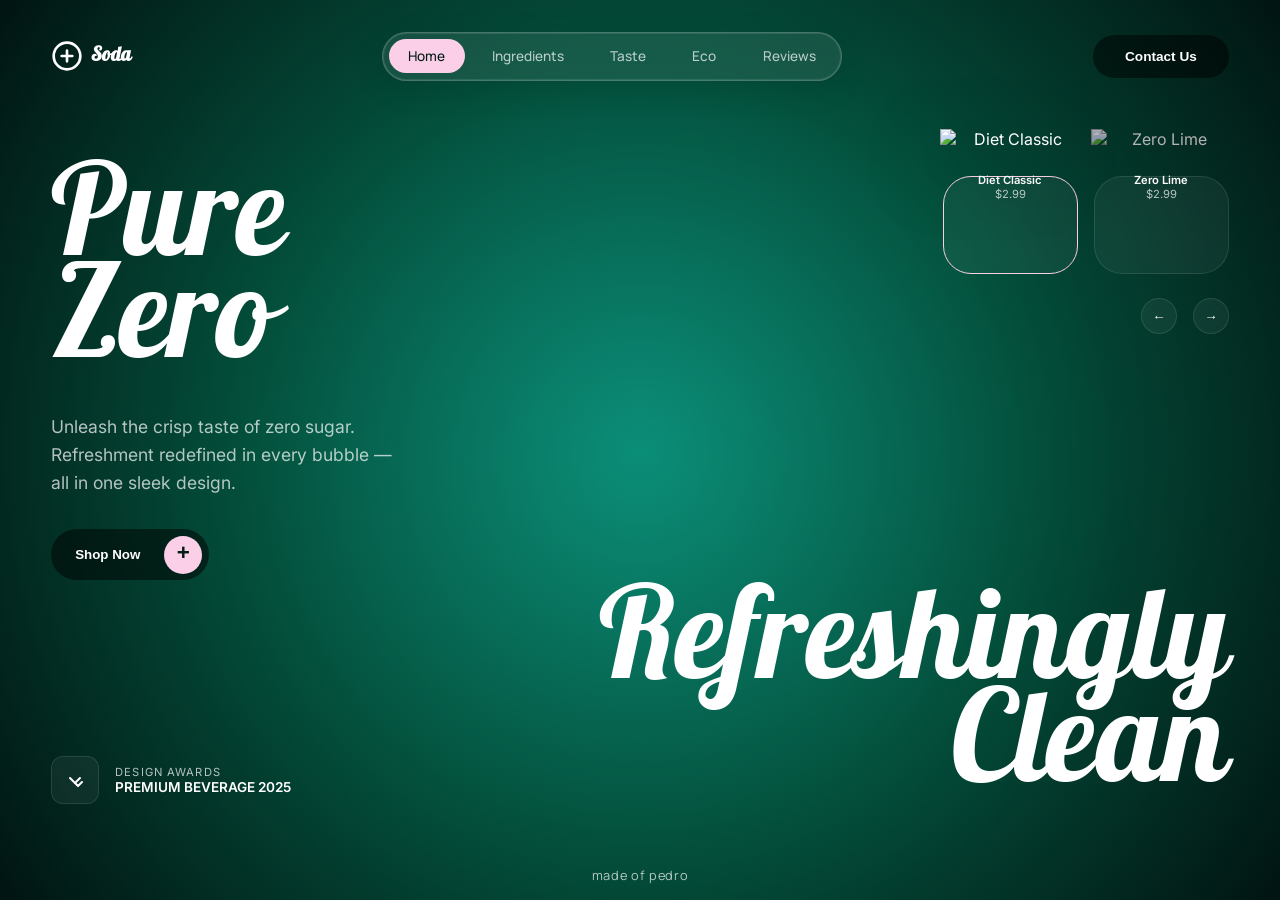
==== commit b6cc604e: "Add "made of pedro" credit at the bottom of the page Co-Authored-By: Claude Opus 5.5 <noreply@anthro" ====
--- a/index.html
+++ b/index.html
@@ -491,6 +491,21 @@
         @keyframes shine {
             from { transform: translateX(-100%) rotate(45deg); }
             to { transform: translateX(200%) rotate(45deg); }
+        }
+
+        /* Credit */
+        .credit {
+            position: fixed;
+            bottom: 1rem;
+            left: 50%;
+            transform: translateX(-50%);
+            font-family: 'Manrope', sans-serif;
+            font-size: 0.8rem;
+            letter-spacing: 0.05em;
+            color: var(--muted-color);
+            white-space: nowrap;
+            pointer-events: none;
+            z-index: 120;
         }
 
         /* Responsive */
@@ -639,6 +654,8 @@
         <model-viewer src="https://api.getlayers.ai/storage/v1/object/public/public/assets/soda-14ff8a788d/blueberry.glb"></model-viewer>
         <model-viewer src="https://api.getlayers.ai/storage/v1/object/public/public/assets/soda-14ff8a788d/cherry.glb"></model-viewer>
     </div>
+
+    <footer class="credit">made of pedro</footer>
 
     <script>
         const modelViewer = document.querySelector('#product-model');
